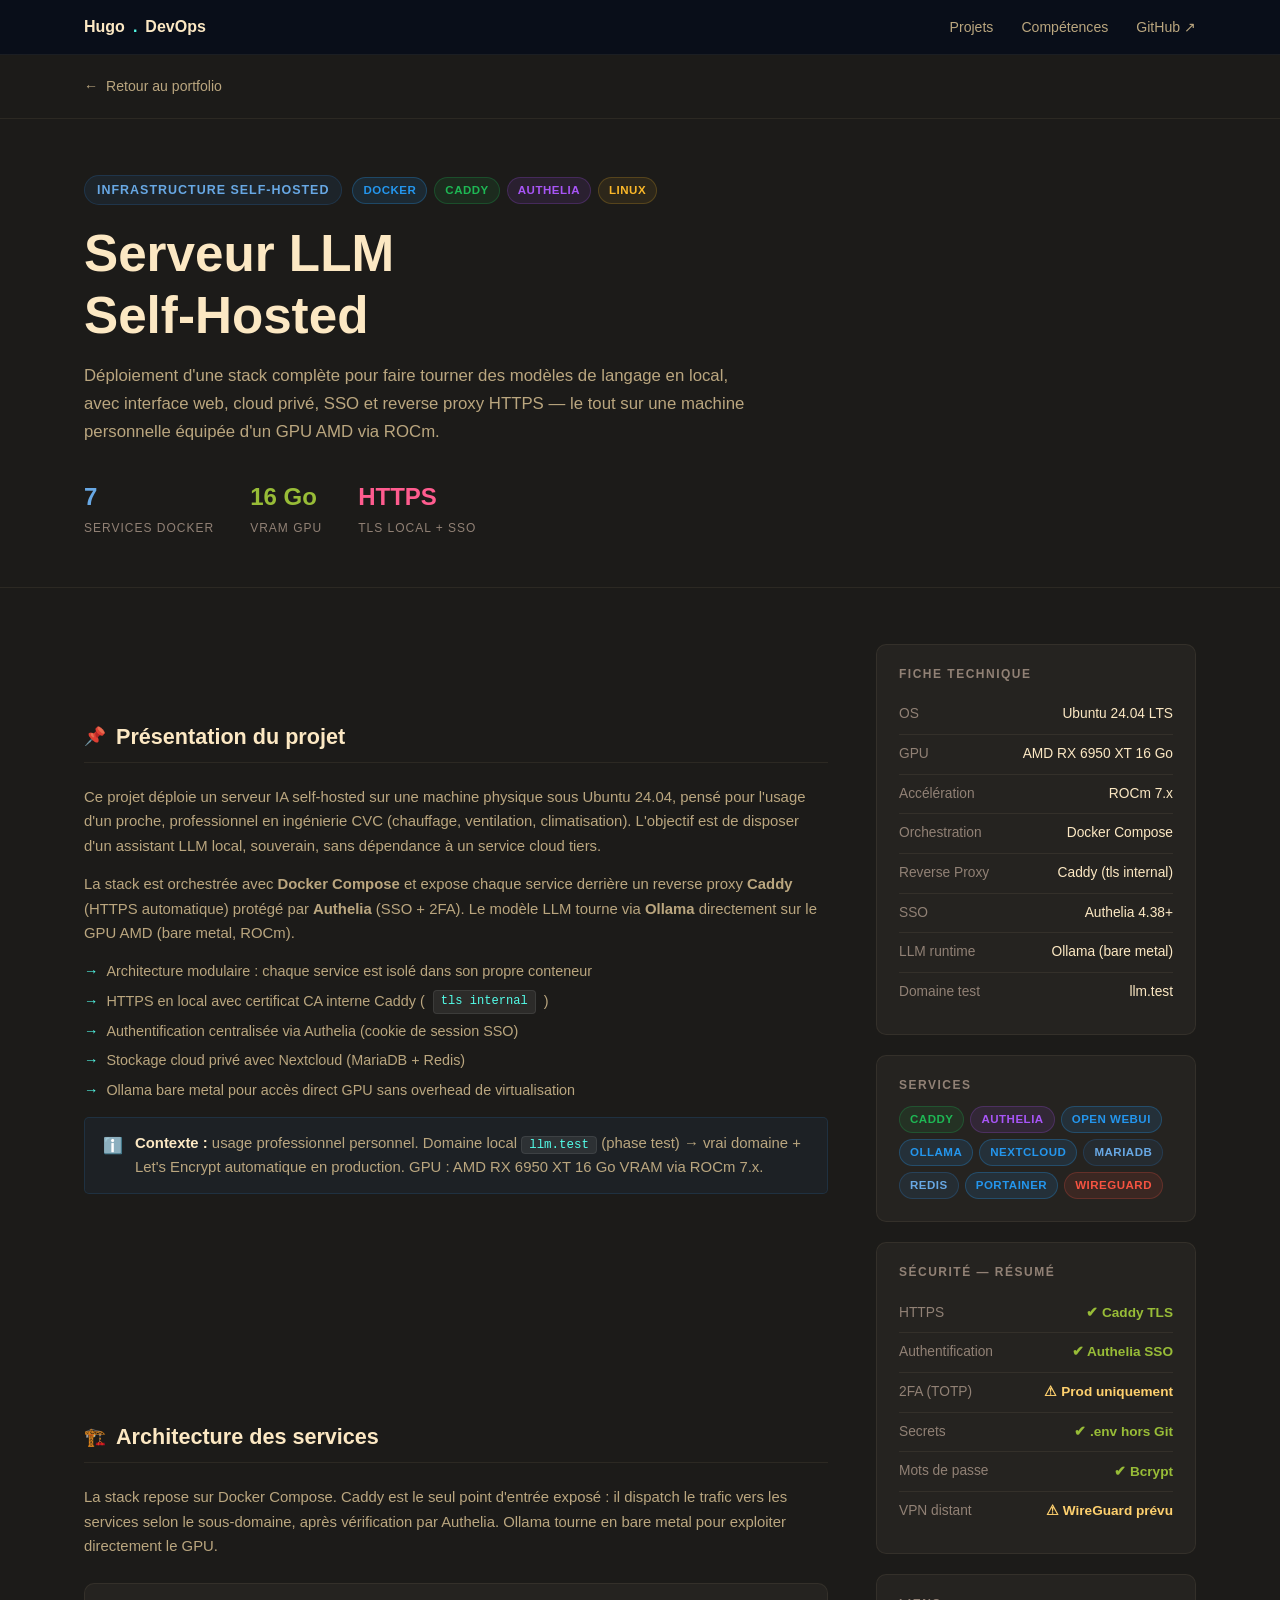
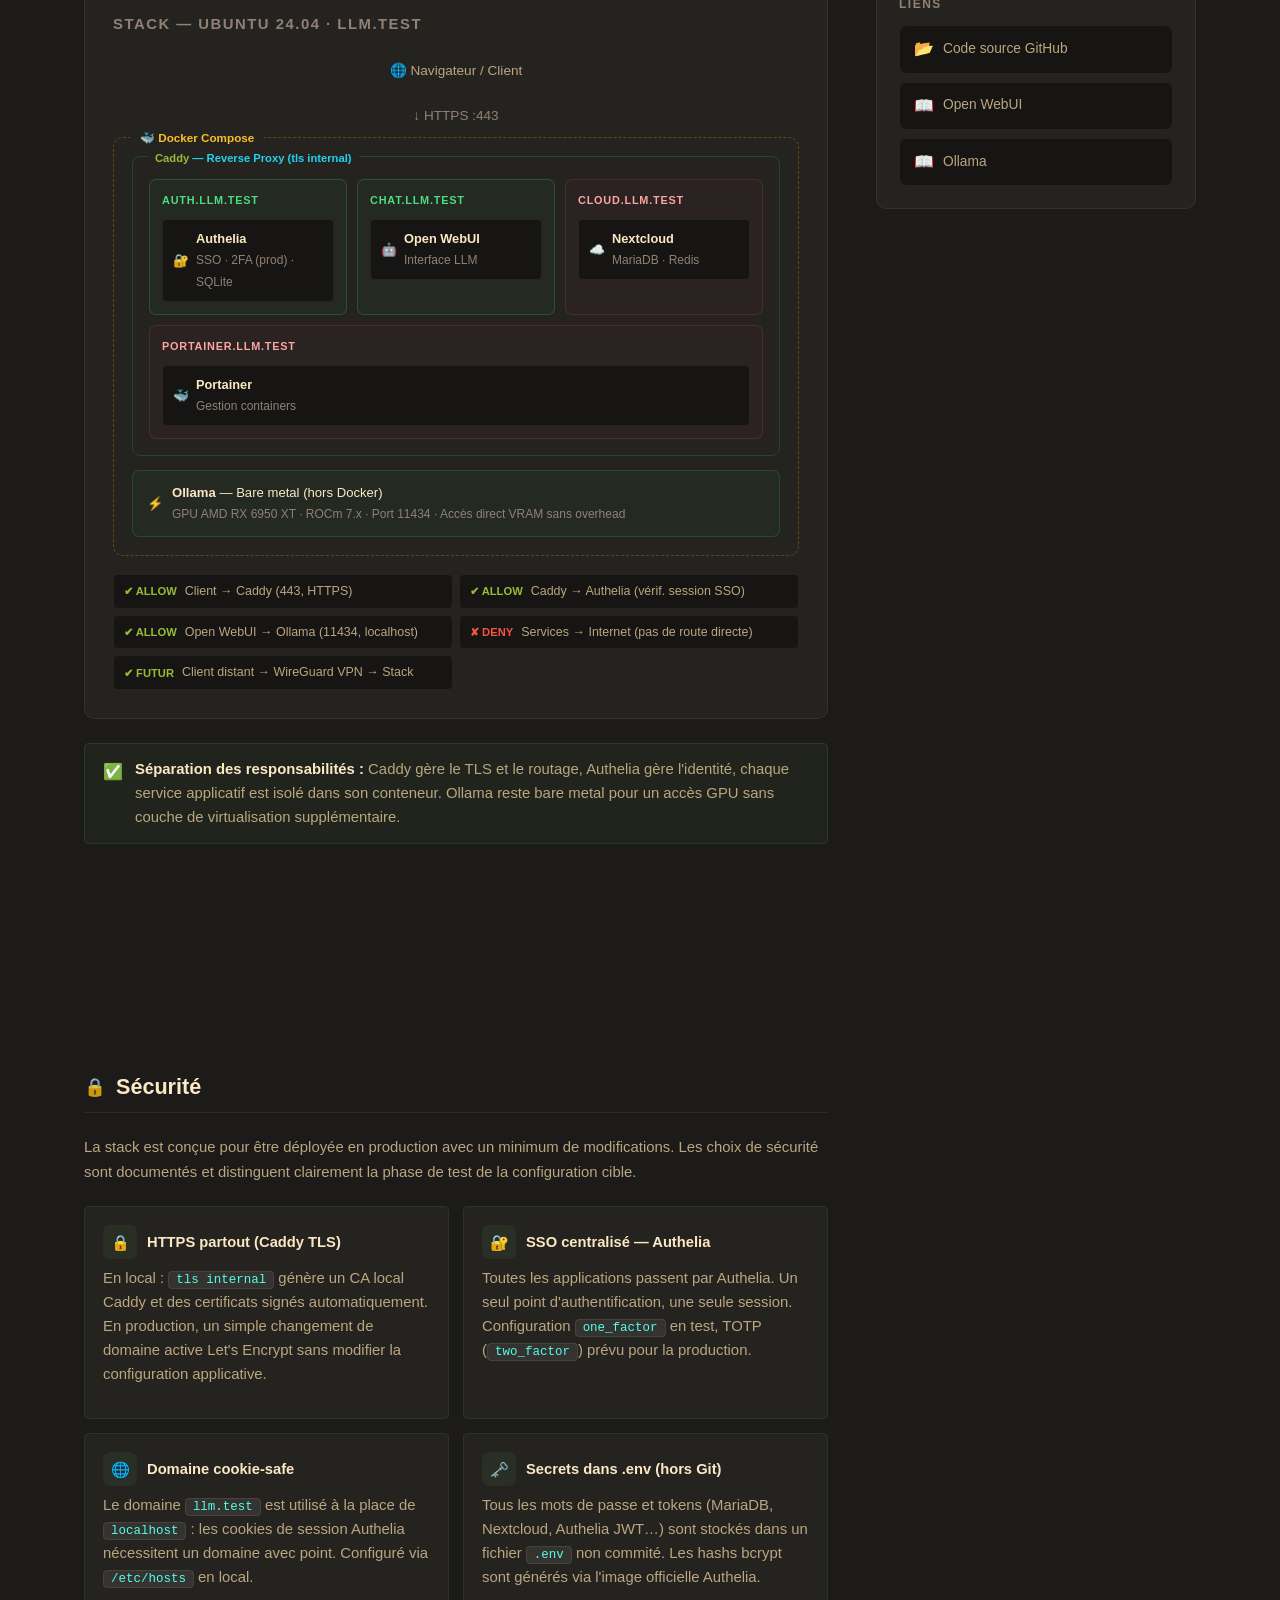
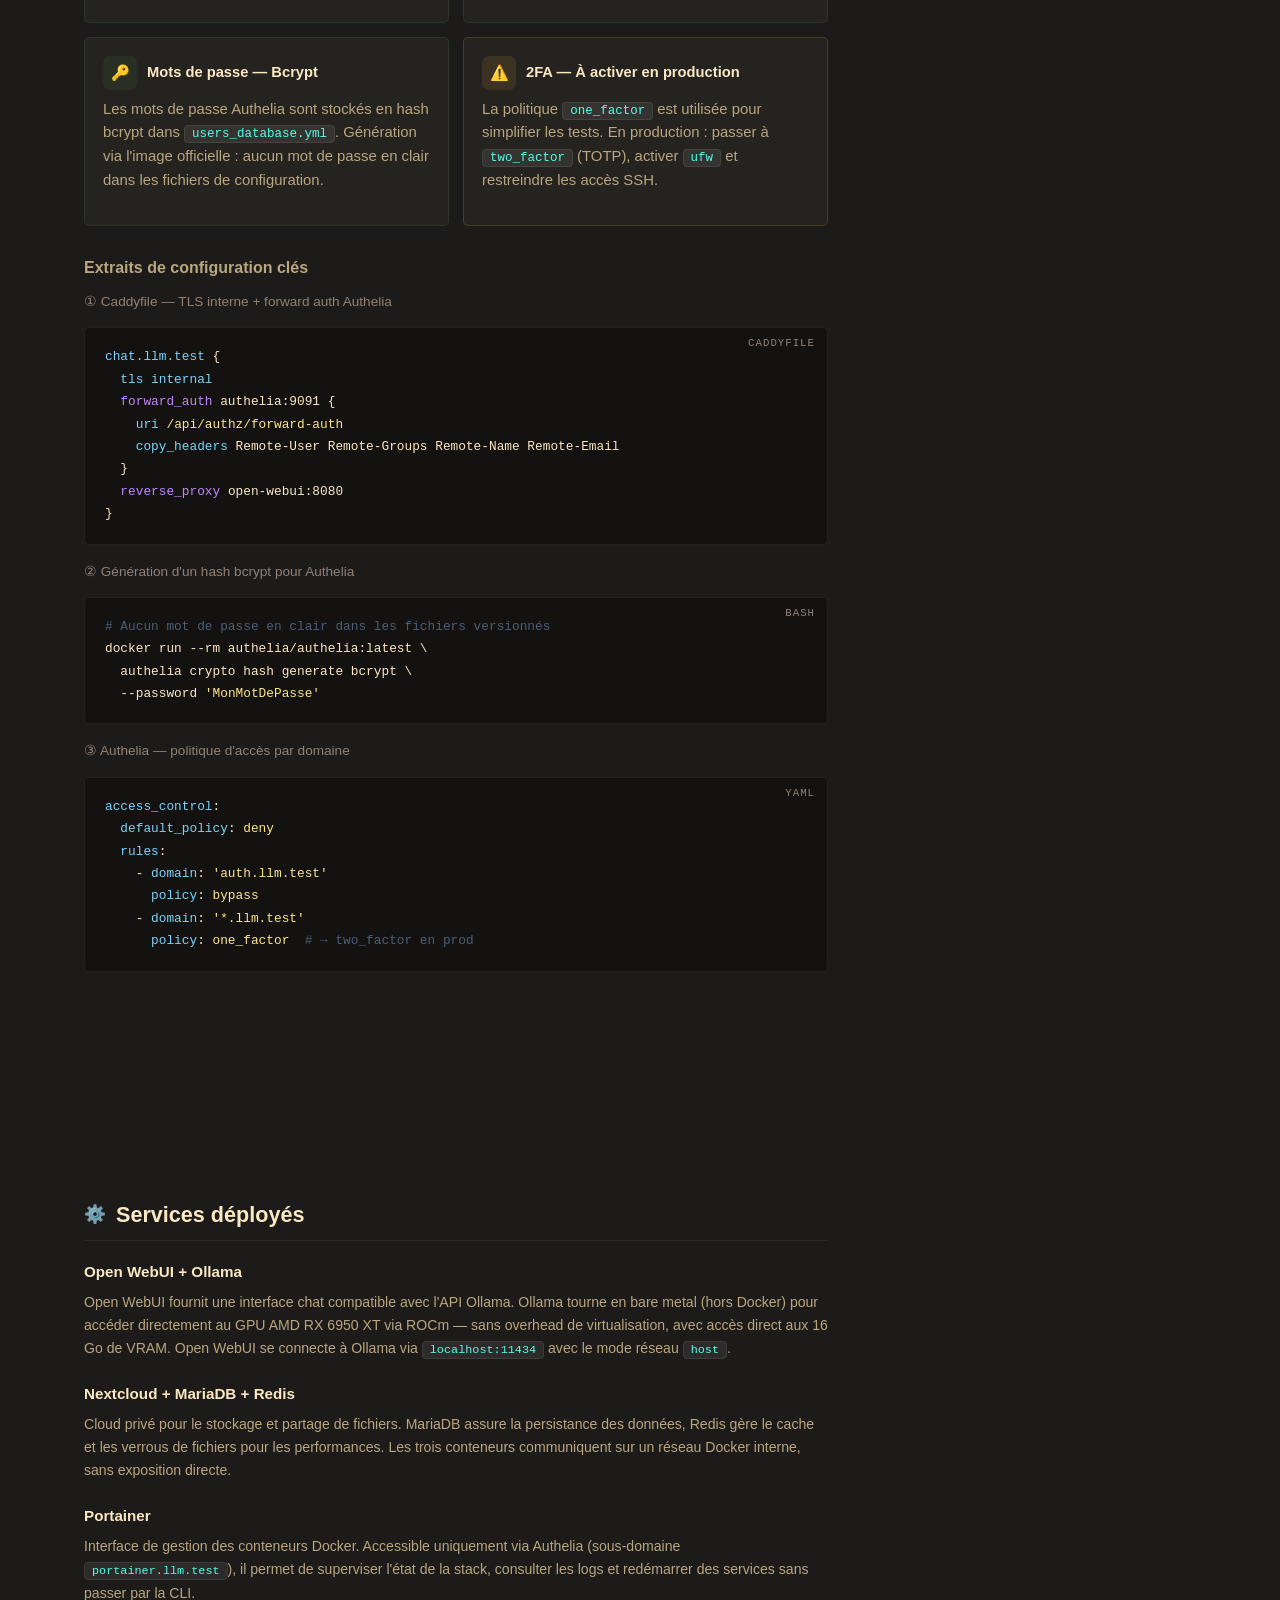
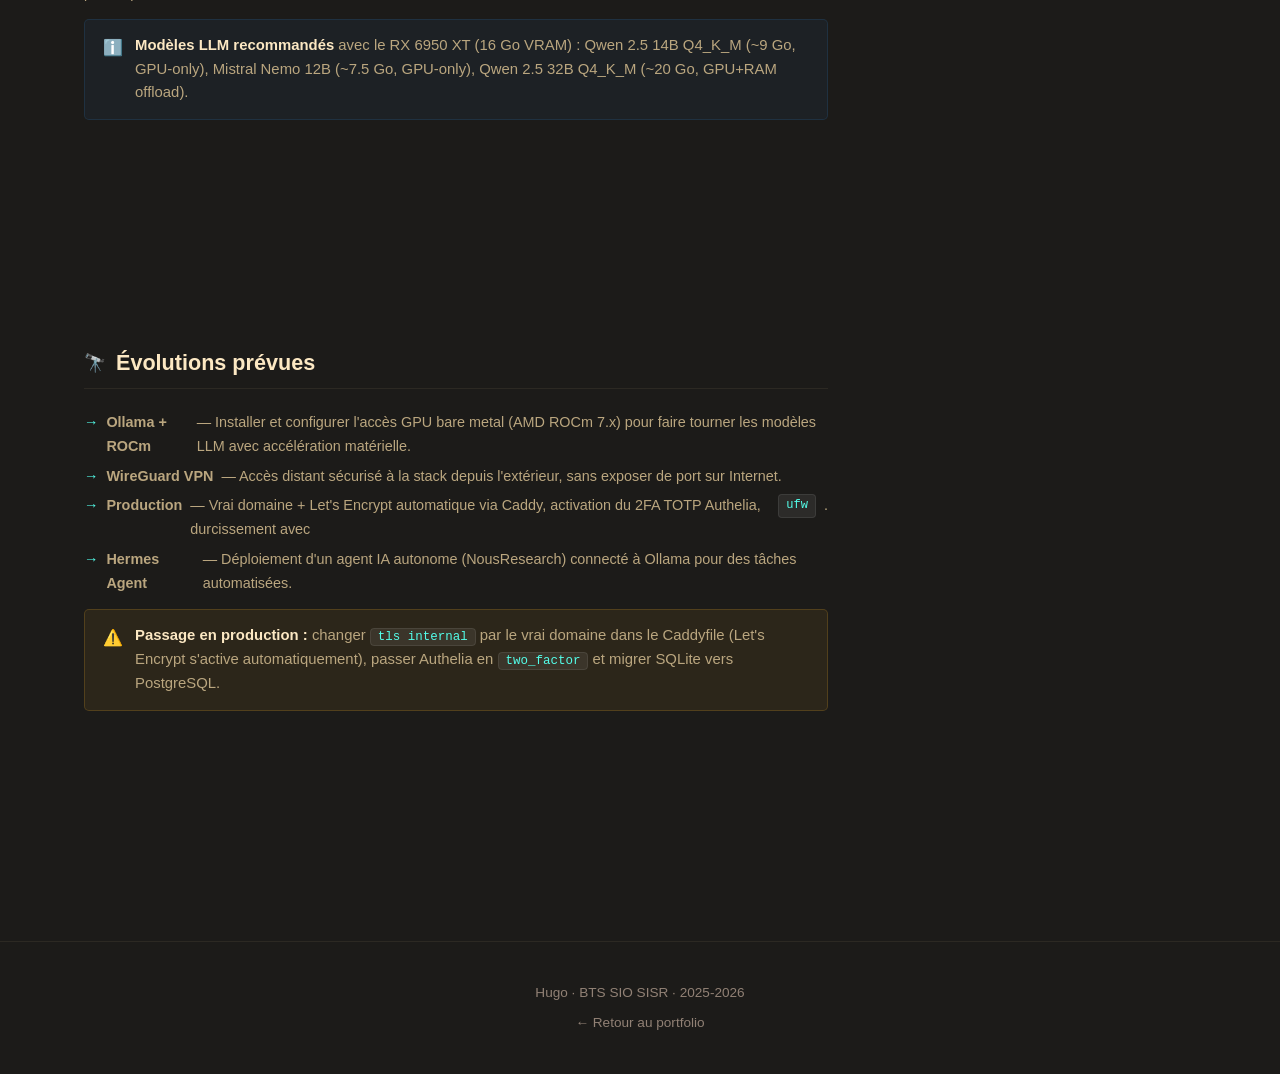
==== projects/llm-server.html @ 72e31eb6 "Nouveau projet Infra LLM" ====
<!DOCTYPE html>
<html lang="fr">
<head>
  <meta charset="UTF-8" />
  <meta name="viewport" content="width=device-width, initial-scale=1.0" />
  <title>Serveur LLM Self-Hosted — Portfolio Hugo</title>
  <meta name="description" content="Stack Docker Compose self-hosted : Open WebUI + Ollama (AMD ROCm), Nextcloud, Caddy HTTPS, Authelia SSO, WireGuard VPN." />
  <link rel="stylesheet" href="../css/style.css" />
</head>
<body>

  <!-- ===== NAVIGATION ===== -->
  <nav>
    <div class="container nav-inner">
      <span class="nav-logo">Hugo<span class="dot">.</span>DevOps</span>
      <ul class="nav-links">
        <li><a href="../index.html#projets">Projets</a></li>
        <li><a href="../index.html#competences">Compétences</a></li>
        <li><a href="https://github.com/HugoLeonardi" target="_blank" rel="noopener">GitHub ↗</a></li>
      </ul>
    </div>
  </nav>

  <!-- ===== BACK ===== -->
  <div class="back-nav">
    <div class="container">
      <a href="../index.html" class="back-link">Retour au portfolio</a>
    </div>
  </div>

  <!-- ===== HERO ===== -->
  <header class="project-hero">
    <div class="container">
      <div class="project-meta">
        <span class="project-category">Infrastructure Self-Hosted</span>
        <div class="tags">
          <span class="tag tag-docker">Docker</span>
          <span class="tag tag-caddy">Caddy</span>
          <span class="tag tag-authelia">Authelia</span>
          <span class="tag tag-linux">Linux</span>
        </div>
      </div>
      <h1>Serveur LLM<br>Self-Hosted</h1>
      <p class="lead">
        Déploiement d'une stack complète pour faire tourner des modèles de langage en local,
        avec interface web, cloud privé, SSO et reverse proxy HTTPS — le tout sur une machine
        personnelle équipée d'un GPU AMD via ROCm.
      </p>
      <div class="project-stats">
        <div>
          <div class="stat-value" style="color:var(--accent-blue)">7</div>
          <div class="stat-label">Services Docker</div>
        </div>
        <div>
          <div class="stat-value" style="color:var(--accent-green)">16 Go</div>
          <div class="stat-label">VRAM GPU</div>
        </div>
        <div>
          <div class="stat-value" style="color:var(--accent-purple)">HTTPS</div>
          <div class="stat-label">TLS local + SSO</div>
        </div>
      </div>
    </div>
  </header>

  <!-- ===== BODY ===== -->
  <main class="project-body">
    <div class="container content-grid">

      <!-- ========== CONTENU PRINCIPAL ========== -->
      <div class="main-col">

        <!-- PRÉSENTATION -->
        <section class="content-section">
          <h2><span class="s-icon">📌</span> Présentation du projet</h2>
          <p>
            Ce projet déploie un serveur IA self-hosted sur une machine physique sous Ubuntu 24.04,
            pensé pour l'usage d'un proche, professionnel en ingénierie CVC (chauffage, ventilation, climatisation).
            L'objectif est de disposer d'un assistant LLM local, souverain, sans dépendance à un
            service cloud tiers.
          </p>
          <p>
            La stack est orchestrée avec <strong>Docker Compose</strong> et expose chaque service
            derrière un reverse proxy <strong>Caddy</strong> (HTTPS automatique) protégé par
            <strong>Authelia</strong> (SSO + 2FA). Le modèle LLM tourne via
            <strong>Ollama</strong> directement sur le GPU AMD (bare metal, ROCm).
          </p>
          <ul class="prose">
            <li>Architecture modulaire : chaque service est isolé dans son propre conteneur</li>
            <li>HTTPS en local avec certificat CA interne Caddy (<code>tls internal</code>)</li>
            <li>Authentification centralisée via Authelia (cookie de session SSO)</li>
            <li>Stockage cloud privé avec Nextcloud (MariaDB + Redis)</li>
            <li>Ollama bare metal pour accès direct GPU sans overhead de virtualisation</li>
          </ul>
          <div class="callout callout-info">
            <span class="callout-icon">ℹ️</span>
            <p><strong>Contexte :</strong> usage professionnel personnel. Domaine local <code>llm.test</code>
            (phase test) → vrai domaine + Let's Encrypt automatique en production.
            GPU : AMD RX 6950 XT 16 Go VRAM via ROCm 7.x.</p>
          </div>
        </section>

        <!-- ARCHITECTURE -->
        <section class="content-section">
          <h2><span class="s-icon">🏗️</span> Architecture des services</h2>
          <p>
            La stack repose sur Docker Compose. Caddy est le seul point d'entrée exposé :
            il dispatch le trafic vers les services selon le sous-domaine, après vérification
            par Authelia. Ollama tourne en bare metal pour exploiter directement le GPU.
          </p>

          <div class="arch-diagram">
            <p class="arch-title">Stack — Ubuntu 24.04 · llm.test</p>

            <div class="arch-internet">
              🌐 Navigateur / Client
            </div>
            <div style="text-align:center;color:var(--text-muted);font-size:0.85rem;margin-bottom:10px;">
              ↓ HTTPS :443
            </div>

            <div class="arch-aws">
              <div class="arch-aws-label">🐳 Docker Compose</div>

              <div class="arch-vpc">
                <div class="arch-vpc-label">
                  <span style="color:var(--accent-green);">Caddy</span> — Reverse Proxy (tls internal)
                </div>
                <div class="arch-row" style="flex-wrap:wrap;gap:10px;">

                  <div class="arch-subnet arch-subnet-public" style="flex:1;min-width:160px;">
                    <div class="arch-subnet-label">auth.llm.test</div>
                    <div class="arch-svc">
                      <span>🔐</span>
                      <div>
                        <strong>Authelia</strong><br>
                        <span style="font-size:0.75rem;color:var(--text-muted)">SSO · 2FA (prod) · SQLite</span>
                      </div>
                    </div>
                  </div>

                  <div class="arch-subnet arch-subnet-public" style="flex:1;min-width:160px;">
                    <div class="arch-subnet-label">chat.llm.test</div>
                    <div class="arch-svc">
                      <span>🤖</span>
                      <div>
                        <strong>Open WebUI</strong><br>
                        <span style="font-size:0.75rem;color:var(--text-muted)">Interface LLM</span>
                      </div>
                    </div>
                  </div>

                  <div class="arch-subnet arch-subnet-private" style="flex:1;min-width:160px;">
                    <div class="arch-subnet-label">cloud.llm.test</div>
                    <div class="arch-svc">
                      <span>☁️</span>
                      <div>
                        <strong>Nextcloud</strong><br>
                        <span style="font-size:0.75rem;color:var(--text-muted)">MariaDB · Redis</span>
                      </div>
                    </div>
                  </div>

                  <div class="arch-subnet arch-subnet-private" style="flex:1;min-width:160px;">
                    <div class="arch-subnet-label">portainer.llm.test</div>
                    <div class="arch-svc">
                      <span>🐳</span>
                      <div>
                        <strong>Portainer</strong><br>
                        <span style="font-size:0.75rem;color:var(--text-muted)">Gestion containers</span>
                      </div>
                    </div>
                  </div>

                </div>
              </div>

              <div class="arch-s3" style="margin-top:12px;">
                <span>⚡</span>
                <div>
                  <strong>Ollama</strong> — Bare metal (hors Docker)<br>
                  <span style="font-size:0.75rem;color:var(--text-muted)">
                    GPU AMD RX 6950 XT · ROCm 7.x · Port 11434 · Accès direct VRAM sans overhead
                  </span>
                </div>
              </div>
            </div>

            <div class="arch-flows" style="margin-top:18px;">
              <div class="arch-flow-item"><span class="flow-allow">✔ ALLOW</span> Client → Caddy (443, HTTPS)</div>
              <div class="arch-flow-item"><span class="flow-allow">✔ ALLOW</span> Caddy → Authelia (vérif. session SSO)</div>
              <div class="arch-flow-item"><span class="flow-allow">✔ ALLOW</span> Open WebUI → Ollama (11434, localhost)</div>
              <div class="arch-flow-item"><span class="flow-deny">✘ DENY</span>  Services → Internet (pas de route directe)</div>
              <div class="arch-flow-item"><span class="flow-allow">✔ FUTUR</span> Client distant → WireGuard VPN → Stack</div>
            </div>
          </div>

          <div class="callout callout-success">
            <span class="callout-icon">✅</span>
            <p><strong>Séparation des responsabilités :</strong> Caddy gère le TLS et le routage,
            Authelia gère l'identité, chaque service applicatif est isolé dans son conteneur.
            Ollama reste bare metal pour un accès GPU sans couche de virtualisation supplémentaire.</p>
          </div>
        </section>

        <!-- SÉCURITÉ -->
        <section class="content-section">
          <h2><span class="s-icon">🔒</span> Sécurité</h2>
          <p>
            La stack est conçue pour être déployée en production avec un minimum de modifications.
            Les choix de sécurité sont documentés et distinguent clairement la phase de test
            de la configuration cible.
          </p>

          <div class="security-grid">
            <div class="sec-card">
              <div class="sec-head">
                <div class="sec-icon">🔒</div>
                <div class="sec-title">HTTPS partout (Caddy TLS)</div>
              </div>
              <p class="sec-desc">
                En local : <code>tls internal</code> génère un CA local Caddy et des certificats
                signés automatiquement. En production, un simple changement de domaine
                active Let's Encrypt sans modifier la configuration applicative.
              </p>
            </div>

            <div class="sec-card">
              <div class="sec-head">
                <div class="sec-icon">🔐</div>
                <div class="sec-title">SSO centralisé — Authelia</div>
              </div>
              <p class="sec-desc">
                Toutes les applications passent par Authelia. Un seul point d'authentification,
                une seule session. Configuration <code>one_factor</code> en test,
                TOTP (<code>two_factor</code>) prévu pour la production.
              </p>
            </div>

            <div class="sec-card">
              <div class="sec-head">
                <div class="sec-icon">🌐</div>
                <div class="sec-title">Domaine cookie-safe</div>
              </div>
              <p class="sec-desc">
                Le domaine <code>llm.test</code> est utilisé à la place de <code>localhost</code> :
                les cookies de session Authelia nécessitent un domaine avec point.
                Configuré via <code>/etc/hosts</code> en local.
              </p>
            </div>

            <div class="sec-card">
              <div class="sec-head">
                <div class="sec-icon">🗝️</div>
                <div class="sec-title">Secrets dans .env (hors Git)</div>
              </div>
              <p class="sec-desc">
                Tous les mots de passe et tokens (MariaDB, Nextcloud, Authelia JWT…) sont
                stockés dans un fichier <code>.env</code> non commité. Les hashs
                bcrypt sont générés via l'image officielle Authelia.
              </p>
            </div>

            <div class="sec-card">
              <div class="sec-head">
                <div class="sec-icon">🔑</div>
                <div class="sec-title">Mots de passe — Bcrypt</div>
              </div>
              <p class="sec-desc">
                Les mots de passe Authelia sont stockés en hash bcrypt dans
                <code>users_database.yml</code>. Génération via l'image officielle :
                aucun mot de passe en clair dans les fichiers de configuration.
              </p>
            </div>

            <div class="sec-card warn">
              <div class="sec-head">
                <div class="sec-icon">⚠️</div>
                <div class="sec-title">2FA — À activer en production</div>
              </div>
              <p class="sec-desc">
                La politique <code>one_factor</code> est utilisée pour simplifier les tests.
                En production : passer à <code>two_factor</code> (TOTP), activer
                <code>ufw</code> et restreindre les accès SSH.
              </p>
            </div>
          </div>

          <h3 style="margin-top:32px;margin-bottom:14px;font-size:1rem;color:var(--text-secondary);">
            Extraits de configuration clés
          </h3>

          <p style="font-size:0.85rem;color:var(--text-muted);margin-bottom:4px;">
            ① Caddyfile — TLS interne + forward auth Authelia
          </p>
          <div class="code-block">
            <span class="code-lang">caddyfile</span>
            <pre><span class="code-key">chat.llm.test</span> {
  <span class="code-key">tls internal</span>
  <span class="code-fn">forward_auth</span> authelia:9091 {
    <span class="code-key">uri</span> <span class="code-str">/api/authz/forward-auth</span>
    <span class="code-key">copy_headers</span> Remote-User Remote-Groups Remote-Name Remote-Email
  }
  <span class="code-fn">reverse_proxy</span> open-webui:8080
}</pre>
          </div>

          <p style="font-size:0.85rem;color:var(--text-muted);margin-bottom:4px;margin-top:16px;">
            ② Génération d'un hash bcrypt pour Authelia
          </p>
          <div class="code-block">
            <span class="code-lang">bash</span>
            <pre><span class="code-comment"># Aucun mot de passe en clair dans les fichiers versionnés</span>
docker run --rm authelia/authelia:latest \
  authelia crypto hash generate bcrypt \
  --password <span class="code-str">'MonMotDePasse'</span></pre>
          </div>

          <p style="font-size:0.85rem;color:var(--text-muted);margin-bottom:4px;margin-top:16px;">
            ③ Authelia — politique d'accès par domaine
          </p>
          <div class="code-block">
            <span class="code-lang">yaml</span>
            <pre><span class="code-key">access_control</span>:
  <span class="code-key">default_policy</span>: <span class="code-str">deny</span>
  <span class="code-key">rules</span>:
    - <span class="code-key">domain</span>: <span class="code-str">'auth.llm.test'</span>
      <span class="code-key">policy</span>: <span class="code-str">bypass</span>
    - <span class="code-key">domain</span>: <span class="code-str">'*.llm.test'</span>
      <span class="code-key">policy</span>: <span class="code-str">one_factor</span>  <span class="code-comment"># → two_factor en prod</span></pre>
          </div>
        </section>

        <!-- SERVICES -->
        <section class="content-section">
          <h2><span class="s-icon">⚙️</span> Services déployés</h2>

          <h3 style="margin-bottom:10px;font-size:0.95rem;">Open WebUI + Ollama</h3>
          <p style="font-size:0.88rem;">
            Open WebUI fournit une interface chat compatible avec l'API Ollama. Ollama tourne
            en bare metal (hors Docker) pour accéder directement au GPU AMD RX 6950 XT via
            ROCm — sans overhead de virtualisation, avec accès direct aux 16 Go de VRAM.
            Open WebUI se connecte à Ollama via <code>localhost:11434</code> avec le mode
            réseau <code>host</code>.
          </p>

          <h3 style="margin-bottom:10px;margin-top:24px;font-size:0.95rem;">Nextcloud + MariaDB + Redis</h3>
          <p style="font-size:0.88rem;">
            Cloud privé pour le stockage et partage de fichiers. MariaDB assure la persistance
            des données, Redis gère le cache et les verrous de fichiers pour les performances.
            Les trois conteneurs communiquent sur un réseau Docker interne, sans exposition directe.
          </p>

          <h3 style="margin-bottom:10px;margin-top:24px;font-size:0.95rem;">Portainer</h3>
          <p style="font-size:0.88rem;">
            Interface de gestion des conteneurs Docker. Accessible uniquement via Authelia
            (sous-domaine <code>portainer.llm.test</code>), il permet de superviser l'état
            de la stack, consulter les logs et redémarrer des services sans passer par la CLI.
          </p>

          <div class="callout callout-info">
            <span class="callout-icon">ℹ️</span>
            <p><strong>Modèles LLM recommandés</strong> avec le RX 6950 XT (16 Go VRAM) :
            Qwen 2.5 14B Q4_K_M (~9 Go, GPU-only), Mistral Nemo 12B (~7.5 Go, GPU-only),
            Qwen 2.5 32B Q4_K_M (~20 Go, GPU+RAM offload).</p>
          </div>
        </section>

        <!-- DÉPLOIEMENT 
        <section class="content-section">
          <h2><span class="s-icon">🚀</span> Déploiement</h2>
          <p>La stack complète se lance en quelques minutes via Docker Compose.</p>

          <div class="steps">
            <div class="step">
              <div class="step-num">1</div>
              <div class="step-body">
                <div class="step-title">Prérequis</div>
                <div class="step-desc">
                  Installer <strong>Docker</strong> et <strong>Docker Compose</strong> sur Ubuntu.
                  Ajouter les entrées DNS dans <code>/etc/hosts</code> (domaine <code>llm.test</code>).
                </div>
              </div>
            </div>
            <div class="step">
              <div class="step-num">2</div>
              <div class="step-body">
                <div class="step-title">Configuration</div>
                <div class="step-desc">
                  Créer le fichier <code>.env</code> avec les secrets (mots de passe MariaDB,
                  Nextcloud, JWT Authelia). Générer les hashs bcrypt pour <code>users_database.yml</code>.
                </div>
              </div>
            </div>
            <div class="step">
              <div class="step-num">3</div>
              <div class="step-body">
                <div class="step-title">Lancement de la stack</div>
                <div class="step-desc">
                  <code>sudo docker compose up -d</code> — démarre tous les services en arrière-plan.
                  Caddy génère automatiquement le certificat CA local au premier démarrage.
                </div>
              </div>
            </div>
            <div class="step">
              <div class="step-num">4</div>
              <div class="step-body">
                <div class="step-title">Certificat CA local (Firefox)</div>
                <div class="step-desc">
                  Extraire <code>root.crt</code> depuis le conteneur Caddy et l'importer dans
                  Firefox (<em>Paramètres → Certificats → Autorités</em>) pour faire confiance
                  au HTTPS local.
                </div>
              </div>
            </div>
          </div>
        </section> -->

        <!-- PROCHAINES ÉTAPES -->
        <section class="content-section">
          <h2><span class="s-icon">🔭</span> Évolutions prévues</h2>
          <ul class="prose">
            <li>
              <strong>Ollama + ROCm</strong> — Installer et configurer l'accès GPU bare metal
              (AMD ROCm 7.x) pour faire tourner les modèles LLM avec accélération matérielle.
            </li>
            <li>
              <strong>WireGuard VPN</strong> — Accès distant sécurisé à la stack depuis
              l'extérieur, sans exposer de port sur Internet.
            </li>
            <li>
              <strong>Production</strong> — Vrai domaine + Let's Encrypt automatique via Caddy,
              activation du 2FA TOTP Authelia, durcissement avec <code>ufw</code>.
            </li>
            <li>
              <strong>Hermes Agent</strong> — Déploiement d'un agent IA autonome
              (NousResearch) connecté à Ollama pour des tâches automatisées.
            </li>
          </ul>
          <div class="callout callout-warn">
            <span class="callout-icon">⚠️</span>
            <p><strong>Passage en production :</strong> changer <code>tls internal</code> par
            le vrai domaine dans le Caddyfile (Let's Encrypt s'active automatiquement),
            passer Authelia en <code>two_factor</code> et migrer SQLite vers PostgreSQL.</p>
          </div>
        </section>

      </div><!-- / main-col -->

      <!-- ========== SIDEBAR ========== -->
      <aside class="sidebar">

        <div class="sidebar-card">
          <h4>Fiche technique</h4>
          <div class="s-list">
            <div class="s-item"><span class="s-key">OS</span><span class="s-val">Ubuntu 24.04 LTS</span></div>
            <div class="s-item"><span class="s-key">GPU</span><span class="s-val">AMD RX 6950 XT 16 Go</span></div>
            <div class="s-item"><span class="s-key">Accélération</span><span class="s-val">ROCm 7.x</span></div>
            <div class="s-item"><span class="s-key">Orchestration</span><span class="s-val">Docker Compose</span></div>
            <div class="s-item"><span class="s-key">Reverse Proxy</span><span class="s-val">Caddy (tls internal)</span></div>
            <div class="s-item"><span class="s-key">SSO</span><span class="s-val">Authelia 4.38+</span></div>
            <div class="s-item"><span class="s-key">LLM runtime</span><span class="s-val">Ollama (bare metal)</span></div>
            <div class="s-item"><span class="s-key">Domaine test</span><span class="s-val">llm.test</span></div>
          </div>
        </div>

        <div class="sidebar-card">
          <h4>Services</h4>
          <div class="tags" style="gap:6px;">
            <span class="tag tag-caddy">Caddy</span>
            <span class="tag tag-authelia">Authelia</span>
            <span class="tag tag-docker">Open WebUI</span>
            <span class="tag tag-docker">Ollama</span>
            <span class="tag tag-docker">Nextcloud</span>
            <span class="tag tag-mysql">MariaDB</span>
            <span class="tag tag-rds">Redis</span>
            <span class="tag tag-docker">Portainer</span>
            <span class="tag tag-wireguard">WireGuard</span>
          </div>
        </div>

        <div class="sidebar-card">
          <h4>Sécurité — Résumé</h4>
          <div class="s-list">
            <div class="s-item">
              <span class="s-key">HTTPS</span>
              <span style="color:var(--accent-green);font-weight:700;font-size:0.85rem;">✔ Caddy TLS</span>
            </div>
            <div class="s-item">
              <span class="s-key">Authentification</span>
              <span style="color:var(--accent-green);font-weight:700;font-size:0.85rem;">✔ Authelia SSO</span>
            </div>
            <div class="s-item">
              <span class="s-key">2FA (TOTP)</span>
              <span style="color:var(--accent-orange);font-weight:700;font-size:0.85rem;">⚠ Prod uniquement</span>
            </div>
            <div class="s-item">
              <span class="s-key">Secrets</span>
              <span style="color:var(--accent-green);font-weight:700;font-size:0.85rem;">✔ .env hors Git</span>
            </div>
            <div class="s-item">
              <span class="s-key">Mots de passe</span>
              <span style="color:var(--accent-green);font-weight:700;font-size:0.85rem;">✔ Bcrypt</span>
            </div>
            <div class="s-item">
              <span class="s-key">VPN distant</span>
              <span style="color:var(--accent-orange);font-weight:700;font-size:0.85rem;">⚠ WireGuard prévu</span>
            </div>
          </div>
        </div>

        <div class="sidebar-card">
          <h4>Liens</h4>
          <div class="sidebar-links">
            <a href="https://github.com/HugoLeonardi/llm-server" target="_blank" rel="noopener" class="sidebar-link">
              <span class="link-icon">📂</span> Code source GitHub
            </a>
            <a href="https://openwebui.com" target="_blank" rel="noopener" class="sidebar-link">
              <span class="link-icon">📖</span> Open WebUI
            </a>
            <a href="https://ollama.com" target="_blank" rel="noopener" class="sidebar-link">
              <span class="link-icon">📖</span> Ollama
            </a>
          </div>
        </div>

      </aside>

    </div><!-- / content-grid -->
  </main>

  <!-- ===== FOOTER ===== -->
  <footer>
    <div class="container">
      <p>Hugo · BTS SIO SISR · 2025-2026</p>
      <p style="margin-top:8px;">
        <a href="../index.html">← Retour au portfolio</a>
      </p>
    </div>
  </footer>

</body>
</html>
---- css/style.css ----
/* ===================================================================
   PORTFOLIO DEVOPS / CLOUD — Stylesheet
   =================================================================== */

/* ===== VARIABLES — Srcery Terminal Palette ===== */
:root {
  /* Srcery backgrounds */
  --bg-primary:    #1C1B19;
  --bg-secondary:  #161513;
  --bg-card:       #252320;
  --bg-card-hover: #2D2B27;
  --bg-code:       #131210;

  /* Srcery terminal colors */
  --red:     #EF2F27;  --bred:    #F75341;
  --green:   #519F50;  --bgreen:  #98BC37;
  --yellow:  #FBB829;  --byellow: #FED06E;
  --blue:    #2C78BF;  --bblue:   #68A8E4;
  --magenta: #E02C6D;  --bmag:    #FF5C8F;
  --cyan:    #0AAEB3;  --bcyan:   #53FDE9;

  /* Aliases sémantiques */
  --accent-blue:   #68A8E4;
  --accent-cyan:   #53FDE9;
  --accent-purple: #FF5C8F;
  --accent-green:  #98BC37;
  --accent-orange: #FED06E;
  --accent-red:    #F75341;

  /* Typographie Srcery */
  --text-primary:   #FCE8C3;
  --text-secondary: #BAA67F;
  --text-muted:     #918175;

  --border:        rgba(186,166,127,0.1);
  --border-hover:  rgba(186,166,127,0.2);

  --radius:    10px;
  --radius-sm:  5px;
  --shadow:    0 4px 20px rgba(0,0,0,0.5);
  --transition: 0.18s ease;
}

/* ===== RESET ===== */
*, *::before, *::after { box-sizing: border-box; margin: 0; padding: 0; }
html { scroll-behavior: smooth; }
body {
  background: var(--bg-primary);
  color: var(--text-primary);
  font-family: -apple-system, BlinkMacSystemFont, 'Segoe UI', Roboto, 'Helvetica Neue', sans-serif;
  line-height: 1.65;
  font-size: 16px;
}
a { color: var(--accent-blue); text-decoration: none; transition: color var(--transition); }
a:hover { color: var(--accent-cyan); }
ul { list-style: none; }
h1, h2, h3, h4 { line-height: 1.2; font-weight: 700; }
h1 { font-size: clamp(1.9rem, 4.5vw, 3.2rem); }
h2 { font-size: clamp(1.4rem, 3vw, 2rem); }
h3 { font-size: 1.1rem; }
p  { color: var(--text-secondary); }
code {
  background: rgba(255,255,255,0.07);
  border: 1px solid rgba(255,255,255,0.08);
  padding: 1px 7px;
  border-radius: 4px;
  font-family: 'Cascadia Code','JetBrains Mono','Fira Code',Consolas,monospace;
  font-size: 0.84em;
  color: var(--accent-cyan);
}
pre code { background: none; border: none; padding: 0; font-size: inherit; color: inherit; }

/* ===== LAYOUT ===== */
.container { max-width: 1160px; margin: 0 auto; padding: 0 24px; }

/* ===== NAVIGATION ===== */
nav {
  position: sticky; top: 0; z-index: 100;
  background: rgba(7,13,26,0.88);
  backdrop-filter: blur(14px);
  border-bottom: 1px solid var(--border);
  padding: 14px 0;
}
.nav-inner { display: flex; justify-content: space-between; align-items: center; }
.nav-logo {
  font-weight: 700; font-size: 1rem; color: var(--text-primary);
  display: flex; align-items: center; gap: 8px;
}
.nav-logo .dot { color: var(--accent-cyan); }
.nav-links { display: flex; gap: 28px; }
.nav-links a {
  color: var(--text-secondary); font-size: 0.88rem; font-weight: 500;
  transition: color var(--transition);
}
.nav-links a:hover { color: var(--text-primary); }

/* ===== HERO (LANDING) ===== */
.hero {
  padding: 96px 0 80px;
  position: relative; overflow: hidden;
}
.hero::before {
  content: '';
  position: absolute; top: -200px; left: -150px;
  width: 500px; height: 500px;
  background: radial-gradient(circle, rgba(44,120,191,.06) 0%, transparent 65%);
  pointer-events: none;
}
.hero::after {
  content: '';
  position: absolute; bottom: -80px; right: -80px;
  width: 360px; height: 360px;
  background: radial-gradient(circle, rgba(83,253,233,.04) 0%, transparent 65%);
  pointer-events: none;
}
.hero-badge {
  display: inline-flex; align-items: center; gap: 8px;
  background: rgba(44,120,191,.1);
  border: 1px solid rgba(44,120,191,.22);
  color: var(--accent-blue);
  padding: 5px 14px; border-radius: 100px;
  font-size: 0.82rem; font-weight: 600;
  margin-bottom: 24px;
}
.hero-badge .pulse {
  width: 6px; height: 6px; border-radius: 50%;
  background: var(--accent-blue);
  animation: pulse 2s infinite;
}
.hero h1 { margin-bottom: 16px; }
.hero h1 .gradient { color: var(--accent-cyan); }
.hero-sub {
  font-size: 1.1rem; color: var(--text-secondary);
  max-width: 580px; margin-bottom: 36px;
}
.hero-actions { display: flex; gap: 14px; flex-wrap: wrap; }

/* ===== BUTTONS ===== */
.btn {
  display: inline-flex; align-items: center; gap: 8px;
  padding: 11px 22px; border-radius: 7px;
  font-weight: 600; font-size: 0.9rem;
  transition: all var(--transition); cursor: pointer; border: none;
}
.btn-primary { background: var(--blue); color: var(--text-primary); }
.btn-primary:hover {
  background: var(--bblue); color: var(--bg-primary);
  transform: translateY(-1px);
  box-shadow: 0 4px 18px rgba(44,120,191,.4);
}
.btn-outline {
  background: transparent; color: var(--text-secondary);
  border: 1px solid var(--border-hover);
}
.btn-outline:hover {
  background: var(--bg-card); color: var(--text-primary);
  border-color: rgba(186,166,127,.3);
}

/* ===== SECTIONS ===== */
section { padding: 80px 0; }
.section-header { margin-bottom: 48px; }
.section-label {
  font-size: 0.75rem; font-weight: 700;
  text-transform: uppercase; letter-spacing: 2px;
  color: var(--accent-cyan); margin-bottom: 10px;
}
.section-header h2 { margin-bottom: 10px; }
.section-header p { max-width: 560px; }

/* ===== TAGS ===== */
.tags { display: flex; flex-wrap: wrap; gap: 7px; }
.tag {
  display: inline-flex; align-items: center;
  padding: 3px 10px; border-radius: 100px;
  font-size: 0.72rem; font-weight: 700; border: 1px solid;
  text-transform: uppercase; letter-spacing: .5px;
}
/* Tags — Srcery terminal colors */
.tag-terraform { background: rgba(224,44,109,.12); color: #FF5C8F; border-color: rgba(224,44,109,.28); }
.tag-aws       { background: rgba(251,184,41,.1);  color: #FED06E; border-color: rgba(251,184,41,.25); }
.tag-ec2       { background: rgba(251,184,41,.08); color: #FBB829; border-color: rgba(251,184,41,.2);  }
.tag-rds       { background: rgba(44,120,191,.12); color: #68A8E4; border-color: rgba(44,120,191,.28); }
.tag-s3        { background: rgba(81,159,80,.1);   color: #98BC37; border-color: rgba(81,159,80,.25);  }
.tag-iam       { background: rgba(239,47,39,.1);   color: #F75341; border-color: rgba(239,47,39,.22);  }
.tag-vpc       { background: rgba(10,174,179,.1);  color: #53FDE9; border-color: rgba(10,174,179,.22); }
.tag-iac       { background: rgba(224,44,109,.1);  color: #FF5C8F; border-color: rgba(224,44,109,.22); }
.tag-apache    { background: rgba(239,47,39,.08);  color: #F75341; border-color: rgba(239,47,39,.18);  }
.tag-mysql     { background: rgba(44,120,191,.1);  color: #68A8E4; border-color: rgba(44,120,191,.22); }
.tag-linux     { background: rgba(251,184,41,.08); color: #FBB829; border-color: rgba(251,184,41,.2);  }
.tag-docker    { background: rgba(36,150,237,.12); color: #2496ED; border-color: rgba(36,150,237,.28); }
.tag-caddy     { background: rgba(30,184,84,.1);   color: #1EB854; border-color: rgba(30,184,84,.25);  }
.tag-authelia  { background: rgba(168,85,247,.1);  color: #A855F7; border-color: rgba(168,85,247,.22); }
.tag-wireguard { background: rgba(247,83,65,.1);   color: #F75341; border-color: rgba(247,83,65,.22);  }

/* ===== PROJECT CARDS (landing) ===== */
.projects-grid {
  display: grid;
  grid-template-columns: repeat(auto-fill, minmax(340px, 1fr));
  gap: 24px;
}
.project-card {
  background: var(--bg-card);
  border: 1px solid var(--border);
  border-radius: var(--radius);
  padding: 28px;
  transition: all var(--transition);
  position: relative; overflow: hidden;
  display: flex; flex-direction: column;
}
.project-card::before {
  content: '';
  position: absolute; top: 0; left: 0; right: 0; height: 2px;
  background: linear-gradient(90deg, var(--accent-blue), var(--accent-purple));
  opacity: 0; transition: opacity var(--transition);
}
.project-card:hover {
  border-color: var(--border-hover);
  background: var(--bg-card-hover);
  transform: translateY(-3px);
  box-shadow: var(--shadow);
}
.project-card:hover::before { opacity: 1; }
.card-head { display: flex; justify-content: space-between; align-items: flex-start; margin-bottom: 18px; }
.card-icon {
  width: 46px; height: 46px;
  background: rgba(59,130,246,.1);
  border: 1px solid rgba(59,130,246,.2);
  border-radius: 10px;
  display: flex; align-items: center; justify-content: center;
  font-size: 1.3rem;
}
.card-status {
  display: flex; align-items: center; gap: 6px;
  font-size: 0.75rem; color: var(--accent-green); font-weight: 600;
}
.card-status .dot {
  width: 6px; height: 6px; background: var(--accent-green);
  border-radius: 50%; animation: pulse 2s infinite;
}
.card-title { font-size: 1.1rem; font-weight: 700; margin-bottom: 8px; }
.card-desc  { font-size: 0.88rem; color: var(--text-secondary); margin-bottom: 20px; line-height: 1.65; }
.card-highlights { display: flex; flex-direction: column; gap: 7px; margin-bottom: 20px; }
.hi { display: flex; align-items: center; gap: 9px; font-size: 0.84rem; color: var(--text-secondary); }
.hi .hi-icon { font-size: 0.95rem; flex-shrink: 0; }
.card-tags { margin-bottom: 22px; }
.card-footer { display: flex; gap: 10px; margin-top: auto; }
.card-link {
  display: inline-flex; align-items: center; gap: 6px;
  padding: 8px 16px; border-radius: 6px;
  font-size: 0.84rem; font-weight: 600;
  transition: all var(--transition);
}
.card-link-primary {
  background: rgba(44,120,191,.12); color: var(--accent-blue);
  border: 1px solid rgba(44,120,191,.25);
}
.card-link-primary:hover { background: var(--blue); color: var(--text-primary); }
.card-link-ghost {
  background: transparent; color: var(--text-muted);
  border: 1px solid var(--border);
}
.card-link-ghost:hover { background: var(--bg-card-hover); color: var(--text-secondary); border-color: var(--border-hover); }

/* Coming soon card */
.card-soon { opacity: .55; cursor: default; pointer-events: none; }
.card-soon:hover { transform: none; box-shadow: none; border-color: var(--border); }

/* ===== SKILLS (landing) ===== */
.skills-grid {
  display: grid;
  grid-template-columns: repeat(auto-fill, minmax(170px, 1fr));
  gap: 12px;
}
.skill-item {
  background: var(--bg-card);
  border: 1px solid var(--border);
  border-radius: var(--radius-sm);
  padding: 14px 16px;
  display: flex; align-items: center; gap: 12px;
  transition: all var(--transition);
}
.skill-item:hover { border-color: var(--border-hover); background: var(--bg-card-hover); }
.skill-icon { font-size: 1.4rem; }
.skill-name { font-size: 0.88rem; font-weight: 600; }
.skill-lvl  { font-size: 0.72rem; color: var(--text-muted); margin-top: 1px; }

/* ===== FOOTER ===== */
footer {
  padding: 40px 0; border-top: 1px solid var(--border);
  text-align: center;
}
footer p { font-size: 0.85rem; color: var(--text-muted); }
footer a { color: var(--text-muted); }
footer a:hover { color: var(--accent-cyan); }

/* ==================================================================
   PROJECT PAGE
   ================================================================== */

/* Back nav */
.back-nav { padding: 18px 0; border-bottom: 1px solid var(--border); }
.back-link {
  display: inline-flex; align-items: center; gap: 8px;
  color: var(--text-secondary); font-size: 0.88rem; font-weight: 500;
  transition: color var(--transition);
}
.back-link:hover { color: var(--text-primary); }
.back-link::before { content: '←'; }

/* Project hero */
.project-hero {
  padding: 56px 0 48px;
  border-bottom: 1px solid var(--border);
}
.project-meta { display: flex; align-items: center; gap: 10px; margin-bottom: 18px; flex-wrap: wrap; }
.project-category {
  background: rgba(44,120,191,.1);
  border: 1px solid rgba(44,120,191,.22);
  color: var(--accent-blue);
  padding: 4px 12px; border-radius: 100px;
  font-size: 0.78rem; font-weight: 700;
  text-transform: uppercase; letter-spacing: 1px;
}
.project-hero h1 { margin-bottom: 16px; }
.project-hero .lead {
  font-size: 1.05rem; color: var(--text-secondary);
  max-width: 680px; margin-bottom: 32px;
}
.project-stats { display: flex; gap: 36px; flex-wrap: wrap; }
.stat-value { font-size: 1.5rem; font-weight: 700; }
.stat-label { font-size: 0.75rem; color: var(--text-muted); text-transform: uppercase; letter-spacing: 1px; margin-top: 2px; }

/* Two-column layout */
.project-body { padding: 56px 0 80px; }
.content-grid {
  display: grid;
  grid-template-columns: 1fr 320px;
  gap: 48px;
  align-items: start;
}
.main-col { min-width: 0; }

/* Sidebar */
.sidebar { display: flex; flex-direction: column; gap: 20px; position: sticky; top: 76px; }
.sidebar-card {
  background: var(--bg-card);
  border: 1px solid var(--border);
  border-radius: var(--radius);
  padding: 22px;
}
.sidebar-card h4 {
  font-size: 0.75rem; font-weight: 700;
  text-transform: uppercase; letter-spacing: 1.5px;
  color: var(--text-muted); margin-bottom: 14px;
}
.s-list { display: flex; flex-direction: column; gap: 0; }
.s-item {
  display: flex; justify-content: space-between; align-items: center;
  padding: 8px 0;
  border-bottom: 1px solid var(--border);
  font-size: 0.86rem;
}
.s-item:last-child { border-bottom: none; }
.s-key { color: var(--text-muted); }
.s-val { color: var(--text-primary); font-weight: 500; text-align: right; max-width: 55%; }
.sidebar-links { display: flex; flex-direction: column; gap: 8px; }
.sidebar-link {
  display: flex; align-items: center; gap: 9px;
  padding: 10px 14px; border-radius: 7px;
  background: var(--bg-secondary);
  border: 1px solid var(--border);
  color: var(--text-secondary); font-size: 0.86rem; font-weight: 500;
  transition: all var(--transition);
}
.sidebar-link:hover { border-color: var(--border-hover); color: var(--text-primary); background: var(--bg-card-hover); }
.sidebar-link .link-icon { font-size: 1rem; }

/* Content sections */
.content-section { margin-bottom: 56px; }
.content-section h2 {
  font-size: 1.35rem; margin-bottom: 22px;
  padding-bottom: 12px; border-bottom: 1px solid var(--border);
  display: flex; align-items: center; gap: 10px;
}
.content-section h2 .s-icon { font-size: 1.1rem; opacity: .9; }
.content-section p { margin-bottom: 14px; font-size: 0.93rem; }
.content-section ul.prose { display: flex; flex-direction: column; gap: 6px; margin-bottom: 14px; }
.content-section ul.prose li {
  font-size: 0.9rem; color: var(--text-secondary);
  display: flex; align-items: flex-start; gap: 8px;
}
.content-section ul.prose li::before { content: '→'; color: var(--accent-cyan); flex-shrink: 0; }

/* Architecture diagram */
.arch-diagram {
  background: var(--bg-card);
  border: 1px solid var(--border);
  border-radius: var(--radius);
  padding: 28px; margin: 24px 0;
}
.arch-title { font-size: 0.75rem; font-weight: 700; text-transform: uppercase; letter-spacing: 1.5px; color: var(--text-muted); margin-bottom: 20px; }
.arch-aws {
  border: 1.5px dashed rgba(255,153,0,.3);
  border-radius: 10px; padding: 18px; position: relative;
}
.arch-aws-label {
  position: absolute; top: -11px; left: 16px;
  background: var(--bg-card); padding: 1px 10px;
  font-size: 0.73rem; font-weight: 700;
  color: #fbbf24; border-radius: 4px;
  display: flex; align-items: center; gap: 5px;
}
.arch-vpc {
  border: 1px solid rgba(6,182,212,.22);
  border-radius: 8px; padding: 16px; position: relative; margin-bottom: 14px;
}
.arch-vpc-label {
  position: absolute; top: -9px; left: 14px;
  background: var(--bg-card); padding: 1px 8px;
  font-size: 0.7rem; color: #22d3ee; border-radius: 3px; font-weight: 600;
}
.arch-row { display: flex; gap: 12px; margin-top: 6px; flex-wrap: wrap; }
.arch-subnet {
  flex: 1; min-width: 130px;
  border-radius: 7px; padding: 12px; position: relative;
}
.arch-subnet-public  { border: 1px solid rgba(34,197,94,.28);  background: rgba(34,197,94,.04); }
.arch-subnet-private { border: 1px solid rgba(239,68,68,.2);   background: rgba(239,68,68,.03); }
.arch-subnet-label {
  font-size: 0.68rem; font-weight: 700; text-transform: uppercase;
  letter-spacing: .8px; margin-bottom: 9px;
}
.arch-subnet-public  .arch-subnet-label { color: #4ade80; }
.arch-subnet-private .arch-subnet-label { color: #fca5a5; }
.arch-svc {
  background: var(--bg-secondary);
  border: 1px solid var(--border);
  border-radius: 5px; padding: 8px 10px;
  display: flex; align-items: center; gap: 7px;
  font-size: 0.8rem; color: var(--text-primary); font-weight: 500;
  margin-bottom: 6px;
}
.arch-svc:last-child { margin-bottom: 0; }
.arch-s3 {
  border: 1px solid rgba(34,197,94,.22);
  border-radius: 7px; padding: 11px 14px;
  display: flex; align-items: center; gap: 9px;
  background: rgba(34,197,94,.04);
  font-size: 0.82rem; color: var(--text-primary); font-weight: 500;
  margin-top: 12px;
}
.arch-internet {
  display: flex; align-items: center; justify-content: center;
  gap: 8px; padding: 10px 0; margin-bottom: 12px;
  font-size: 0.85rem; color: var(--text-secondary); font-weight: 500;
}
.arch-arrow { color: var(--text-muted); font-size: 0.8rem; }

/* Traffic flow legend */
.arch-flows {
  margin-top: 18px;
  display: grid; grid-template-columns: 1fr 1fr; gap: 6px;
}
.arch-flow-item {
  display: flex; align-items: center; gap: 8px;
  font-size: 0.78rem; color: var(--text-secondary);
  background: var(--bg-secondary);
  border: 1px solid var(--border);
  border-radius: 5px; padding: 6px 10px;
}
.flow-allow { color: var(--accent-green); font-weight: 700; font-size: 0.7rem; }
.flow-deny  { color: var(--accent-red);   font-weight: 700; font-size: 0.7rem; }

/* Security cards */
.security-grid {
  display: grid;
  grid-template-columns: repeat(auto-fill, minmax(270px, 1fr));
  gap: 14px; margin-top: 22px;
}
.sec-card {
  background: var(--bg-card);
  border: 1px solid rgba(81,159,80,.14);
  border-radius: var(--radius-sm);
  padding: 18px; transition: all var(--transition);
}
.sec-card:hover { border-color: rgba(81,159,80,.28); background: var(--bg-card-hover); }
.sec-card.warn { border-color: rgba(251,184,41,.18); }
.sec-card.warn:hover { border-color: rgba(251,184,41,.32); }
.sec-head { display: flex; align-items: center; gap: 10px; margin-bottom: 8px; }
.sec-icon {
  width: 34px; height: 34px;
  background: rgba(81,159,80,.1); border-radius: 7px;
  display: flex; align-items: center; justify-content: center;
  font-size: 0.95rem; flex-shrink: 0;
}
.sec-card.warn .sec-icon { background: rgba(251,184,41,.1); }
.sec-title { font-size: 0.92rem; font-weight: 700; color: var(--text-primary); }
.sec-desc  { font-size: 0.83rem; color: var(--text-secondary); line-height: 1.6; }

/* Cost table */
.cost-table {
  width: 100%; border-collapse: collapse;
  margin-top: 22px; font-size: 0.88rem;
}
.cost-table th {
  background: var(--bg-card); padding: 11px 16px; text-align: left;
  font-size: 0.75rem; font-weight: 700; text-transform: uppercase;
  letter-spacing: 1px; color: var(--text-muted);
  border-bottom: 1px solid var(--border);
}
.cost-table td {
  padding: 11px 16px; border-bottom: 1px solid var(--border);
  color: var(--text-secondary);
}
.cost-table tr:hover td { background: var(--bg-card); }
.cost-table .total td {
  font-weight: 700; color: var(--text-primary);
  border-top: 2px solid var(--border-hover); border-bottom: none; font-size: 0.95rem;
}
.cost-amount { color: var(--accent-orange) !important; font-weight: 600 !important; }
.cost-total  { color: #f59e0b !important; font-weight: 800 !important; font-size: 1.05rem !important; }
.cost-note   { font-size: 0.78rem; color: var(--text-muted) !important; font-style: italic; }
.cost-tips {
  margin-top: 18px;
  background: rgba(81,159,80,.06);
  border: 1px solid rgba(81,159,80,.15);
  border-radius: var(--radius-sm); padding: 16px 18px;
}
.cost-tips h4 {
  font-size: 0.88rem; color: var(--bgreen);
  margin-bottom: 10px; display: flex; align-items: center; gap: 7px;
}
.cost-tips li {
  font-size: 0.83rem; color: var(--text-secondary);
  display: flex; align-items: flex-start; gap: 8px; margin-bottom: 5px;
}
.cost-tips li::before { content: '→'; color: var(--bgreen); flex-shrink: 0; }

/* Code blocks */
.code-block {
  background: var(--bg-code);
  border: 1px solid var(--border);
  border-radius: var(--radius-sm);
  padding: 18px 20px; margin: 14px 0;
  overflow-x: auto; position: relative;
}
.code-block pre {
  font-family: 'Cascadia Code','JetBrains Mono','Fira Code',Consolas,monospace;
  font-size: 0.8rem; line-height: 1.75;
  color: var(--text-primary); white-space: pre;
}
.code-block .code-lang {
  position: absolute; top: 7px; right: 12px;
  font-size: 0.67rem; color: var(--text-muted);
  font-family: monospace; text-transform: uppercase; letter-spacing: 1px;
}
.code-comment { color: #4b5e78; }
.code-key     { color: #7dd3fc; }
.code-val     { color: #86efac; }
.code-str     { color: #fde68a; }
.code-fn      { color: #c084fc; }

/* Callouts */
.callout {
  border-radius: var(--radius-sm); padding: 14px 18px;
  margin: 14px 0; display: flex; gap: 12px;
  font-size: 0.88rem; line-height: 1.6;
}
.callout-info    { background: rgba(44,120,191,.07);  border: 1px solid rgba(44,120,191,.18); }
.callout-warn    { background: rgba(251,184,41,.07);  border: 1px solid rgba(251,184,41,.18); }
.callout-success { background: rgba(81,159,80,.07);   border: 1px solid rgba(81,159,80,.18);  }
.callout-icon    { font-size: 1rem; flex-shrink: 0; margin-top: 1px; }
.callout p       { color: var(--text-secondary); margin: 0; }
.callout strong  { color: var(--text-primary); }

/* Deployment steps */
.steps { display: flex; flex-direction: column; margin-top: 20px; }
.step  { display: flex; gap: 16px; padding-bottom: 24px; position: relative; }
.step::before {
  content: '';
  position: absolute; left: 15px; top: 36px; bottom: 0;
  width: 2px; background: var(--border);
}
.step:last-child::before { display: none; }
.step-num {
  width: 32px; height: 32px;
  background: rgba(44,120,191,.13);
  border: 1px solid rgba(44,120,191,.3);
  border-radius: 50%;
  display: flex; align-items: center; justify-content: center;
  font-size: 0.78rem; font-weight: 800; color: var(--accent-blue);
  flex-shrink: 0;
}
.step-body  { flex: 1; padding-top: 4px; }
.step-title { font-weight: 700; color: var(--text-primary); font-size: 0.92rem; margin-bottom: 5px; }
.step-desc  { font-size: 0.83rem; color: var(--text-secondary); }

/* ===== ANIMATIONS ===== */
@keyframes pulse { 0%,100% { opacity:1; } 50% { opacity:.35; } }

/* ===== RESPONSIVE ===== */
@media (max-width: 900px) {
  .content-grid { grid-template-columns: 1fr; }
  .sidebar { position: static; }
}
@media (max-width: 768px) {
  .hero { padding: 60px 0 48px; }
  .projects-grid { grid-template-columns: 1fr; }
  .nav-links { display: none; }
  .security-grid { grid-template-columns: 1fr; }
  .arch-flows { grid-template-columns: 1fr; }
  .project-stats { gap: 24px; }
  .arch-row { flex-direction: column; }
}
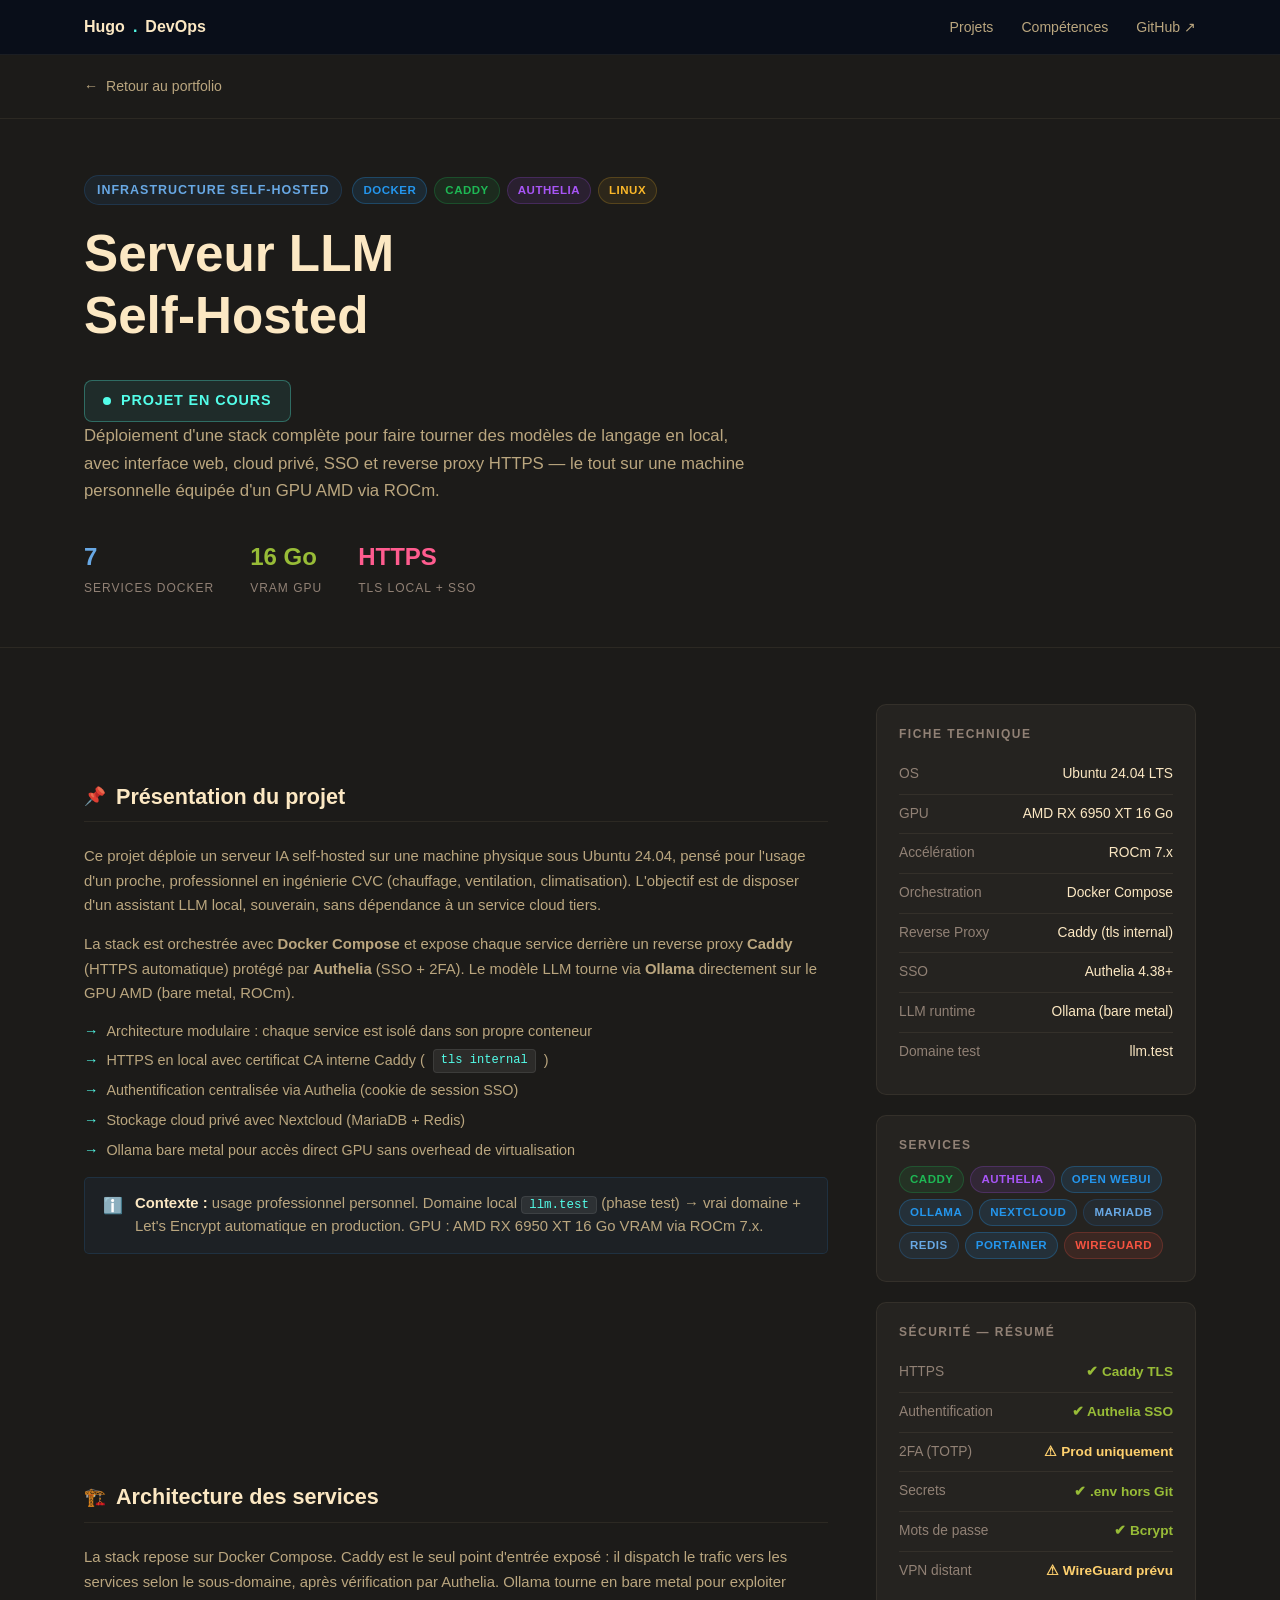
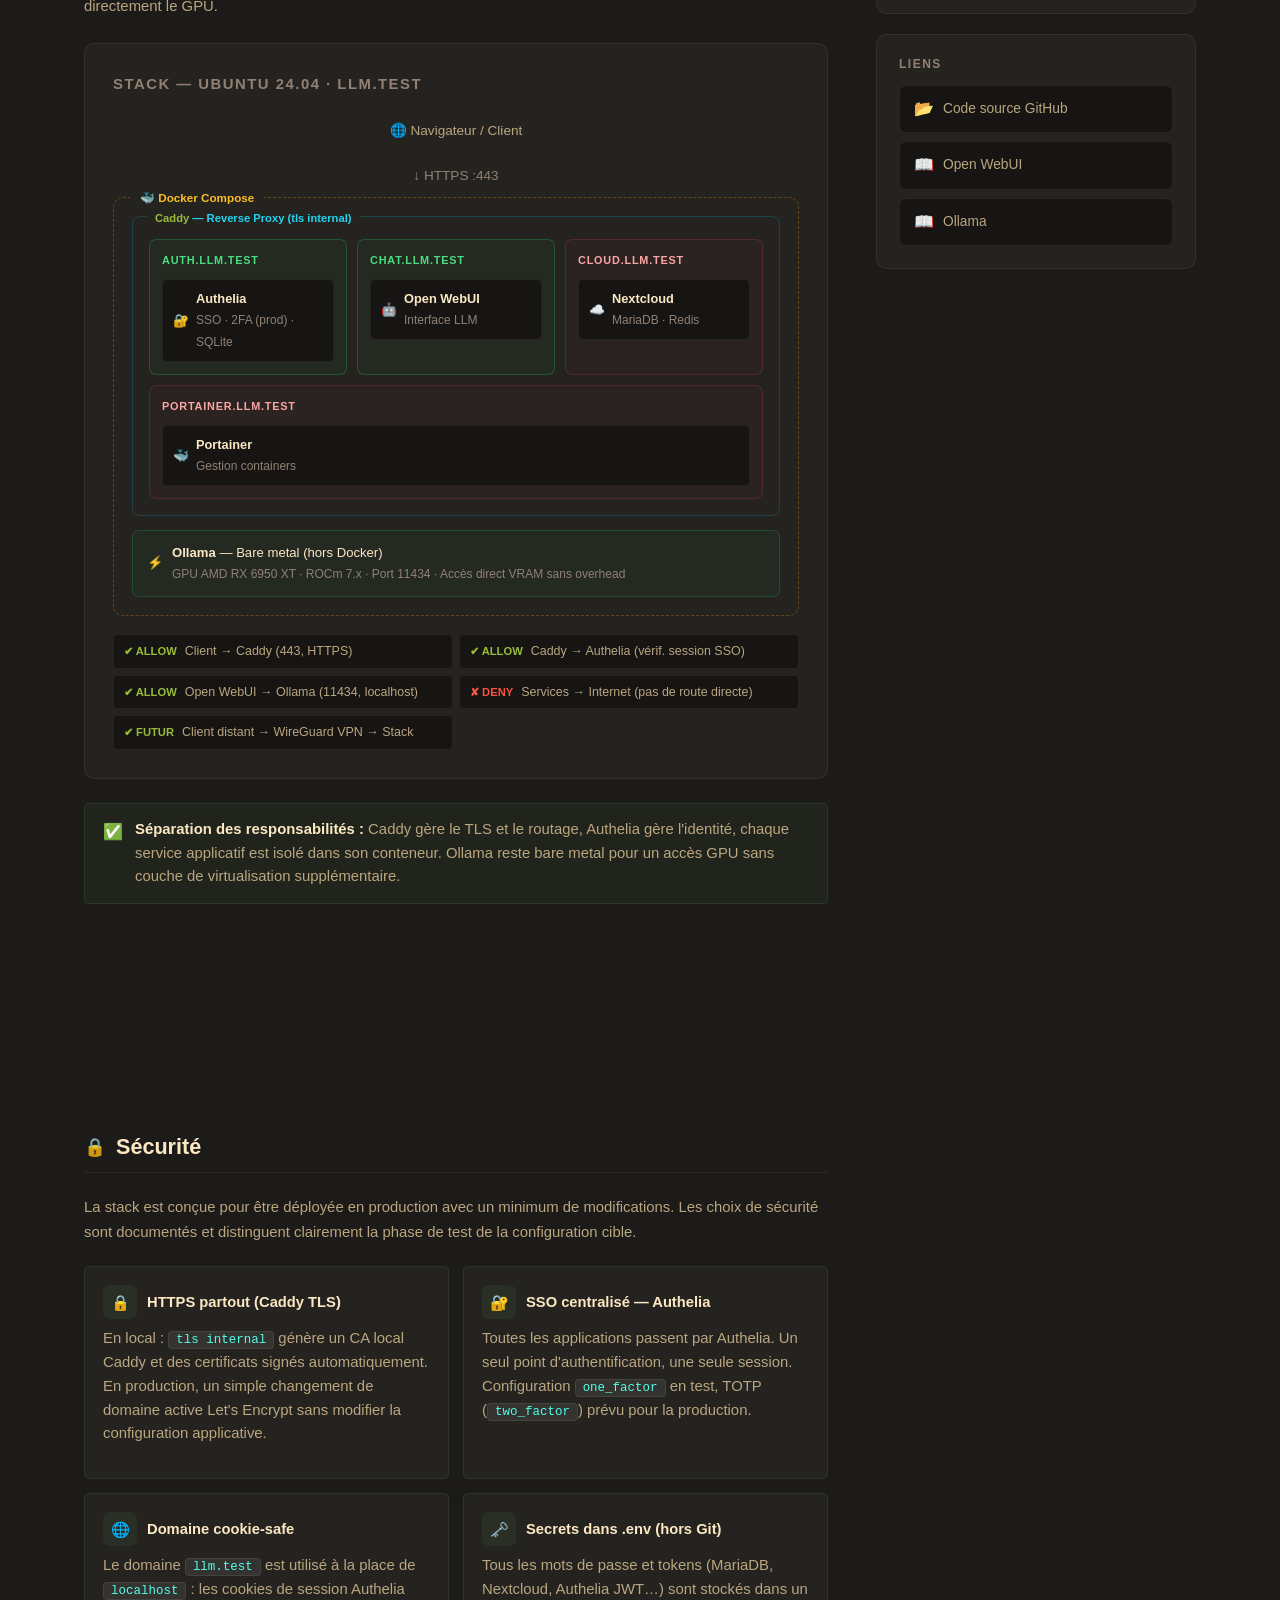
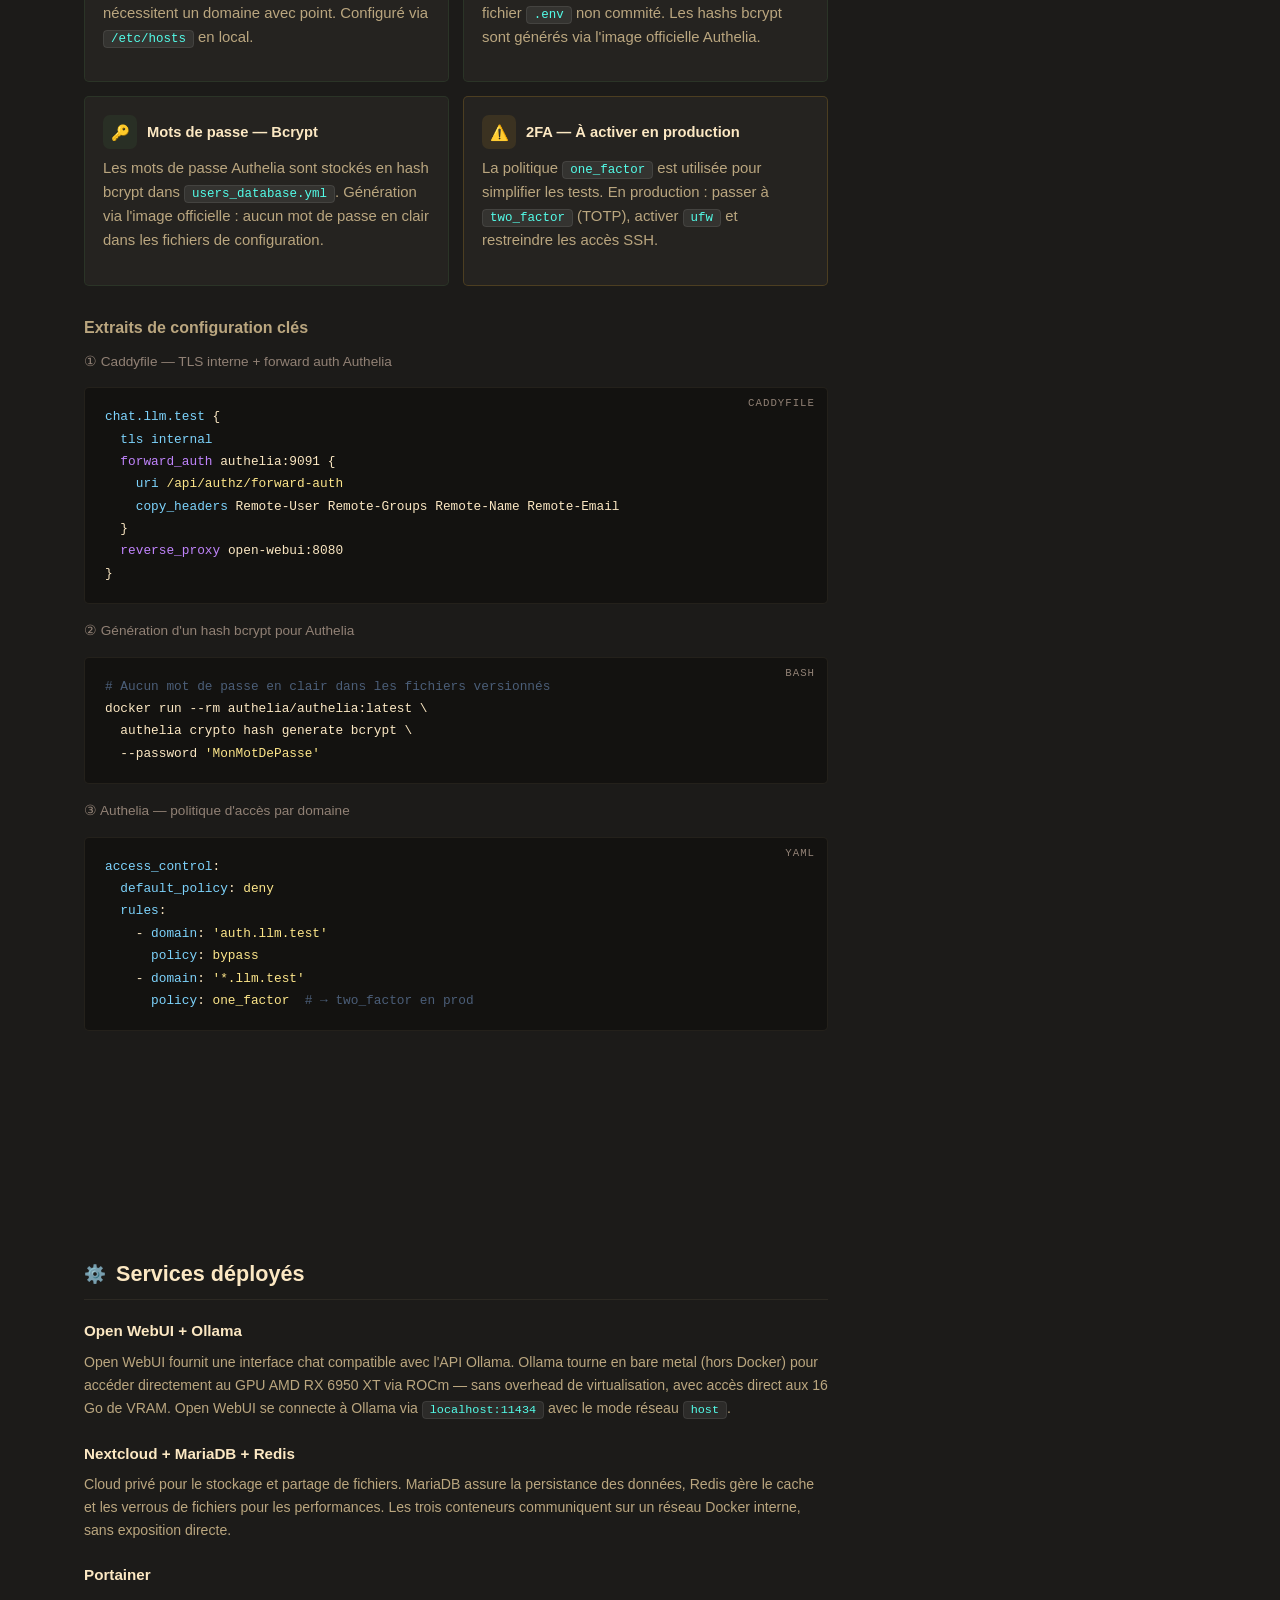
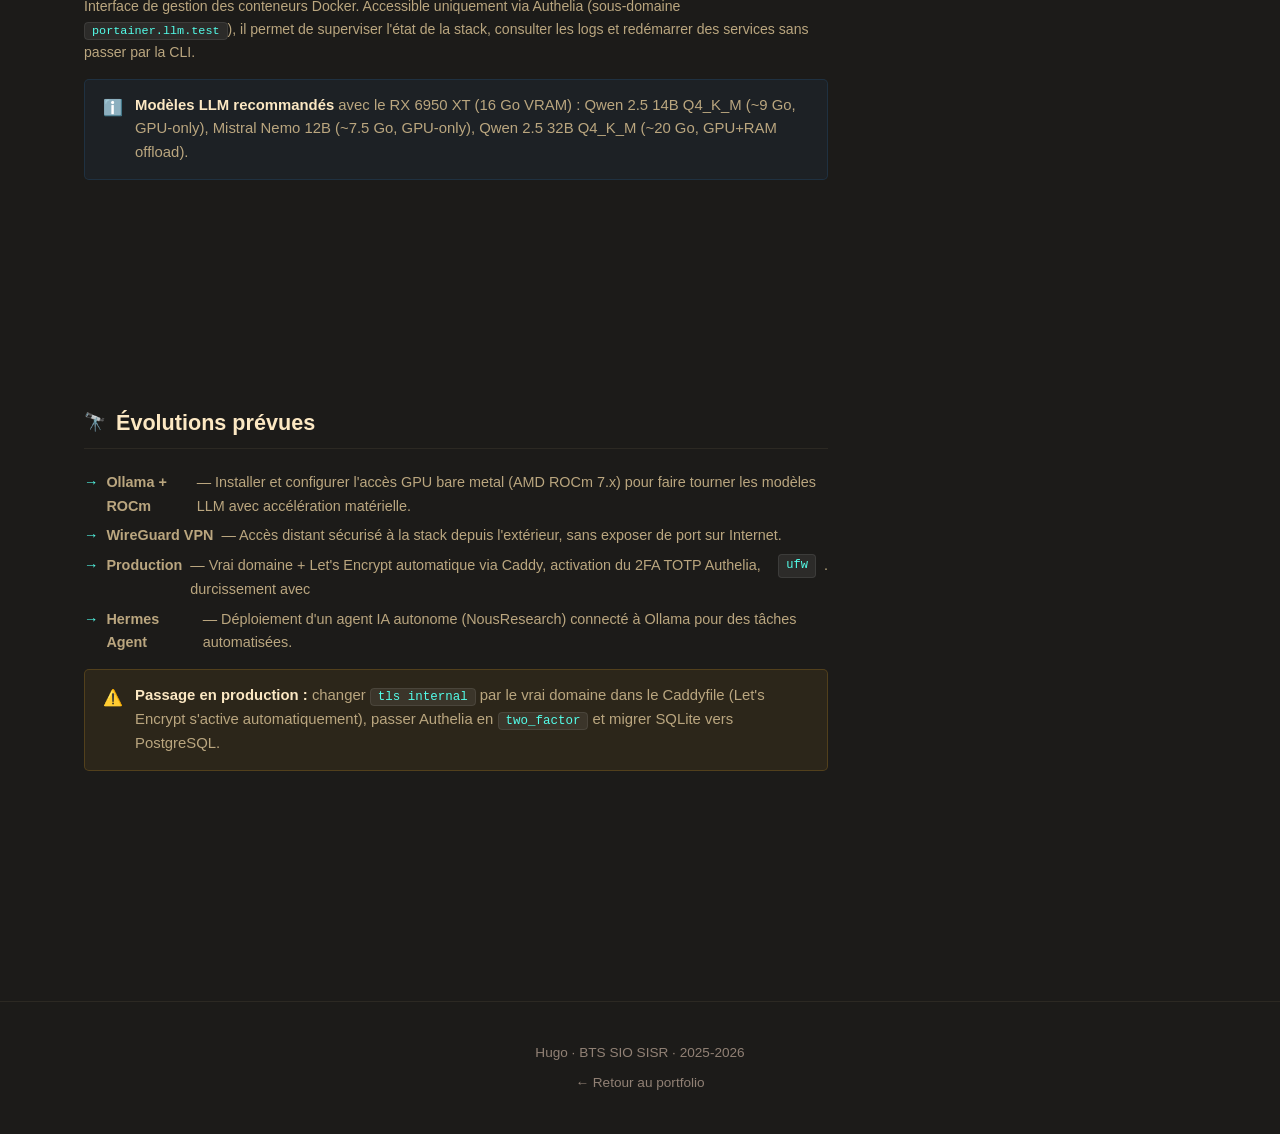
==== commit ea5a74df: "Projet en cours" ====
--- a/projects/llm-server.html
+++ b/projects/llm-server.html
@@ -41,6 +41,16 @@
         </div>
       </div>
       <h1>Serveur LLM<br>Self-Hosted</h1>
+      <div style="margin:18px 0 0;display:inline-flex;align-items:center;gap:10px;background:rgba(83,253,233,.08);color:#53FDE9;border:1px solid rgba(83,253,233,.3);border-radius:8px;padding:8px 18px;font-size:0.9rem;font-weight:700;letter-spacing:.06em;">
+        <span style="width:8px;height:8px;border-radius:50%;background:#53FDE9;display:inline-block;animation:pulse-wip 1.8s ease-in-out infinite;flex-shrink:0;"></span>
+        PROJET EN COURS
+      </div>
+      <style>
+        @keyframes pulse-wip {
+          0%, 100% { opacity: 1; transform: scale(1); }
+          50% { opacity: .35; transform: scale(.75); }
+        }
+      </style>
       <p class="lead">
         Déploiement d'une stack complète pour faire tourner des modèles de langage en local,
         avec interface web, cloud privé, SSO et reverse proxy HTTPS — le tout sur une machine
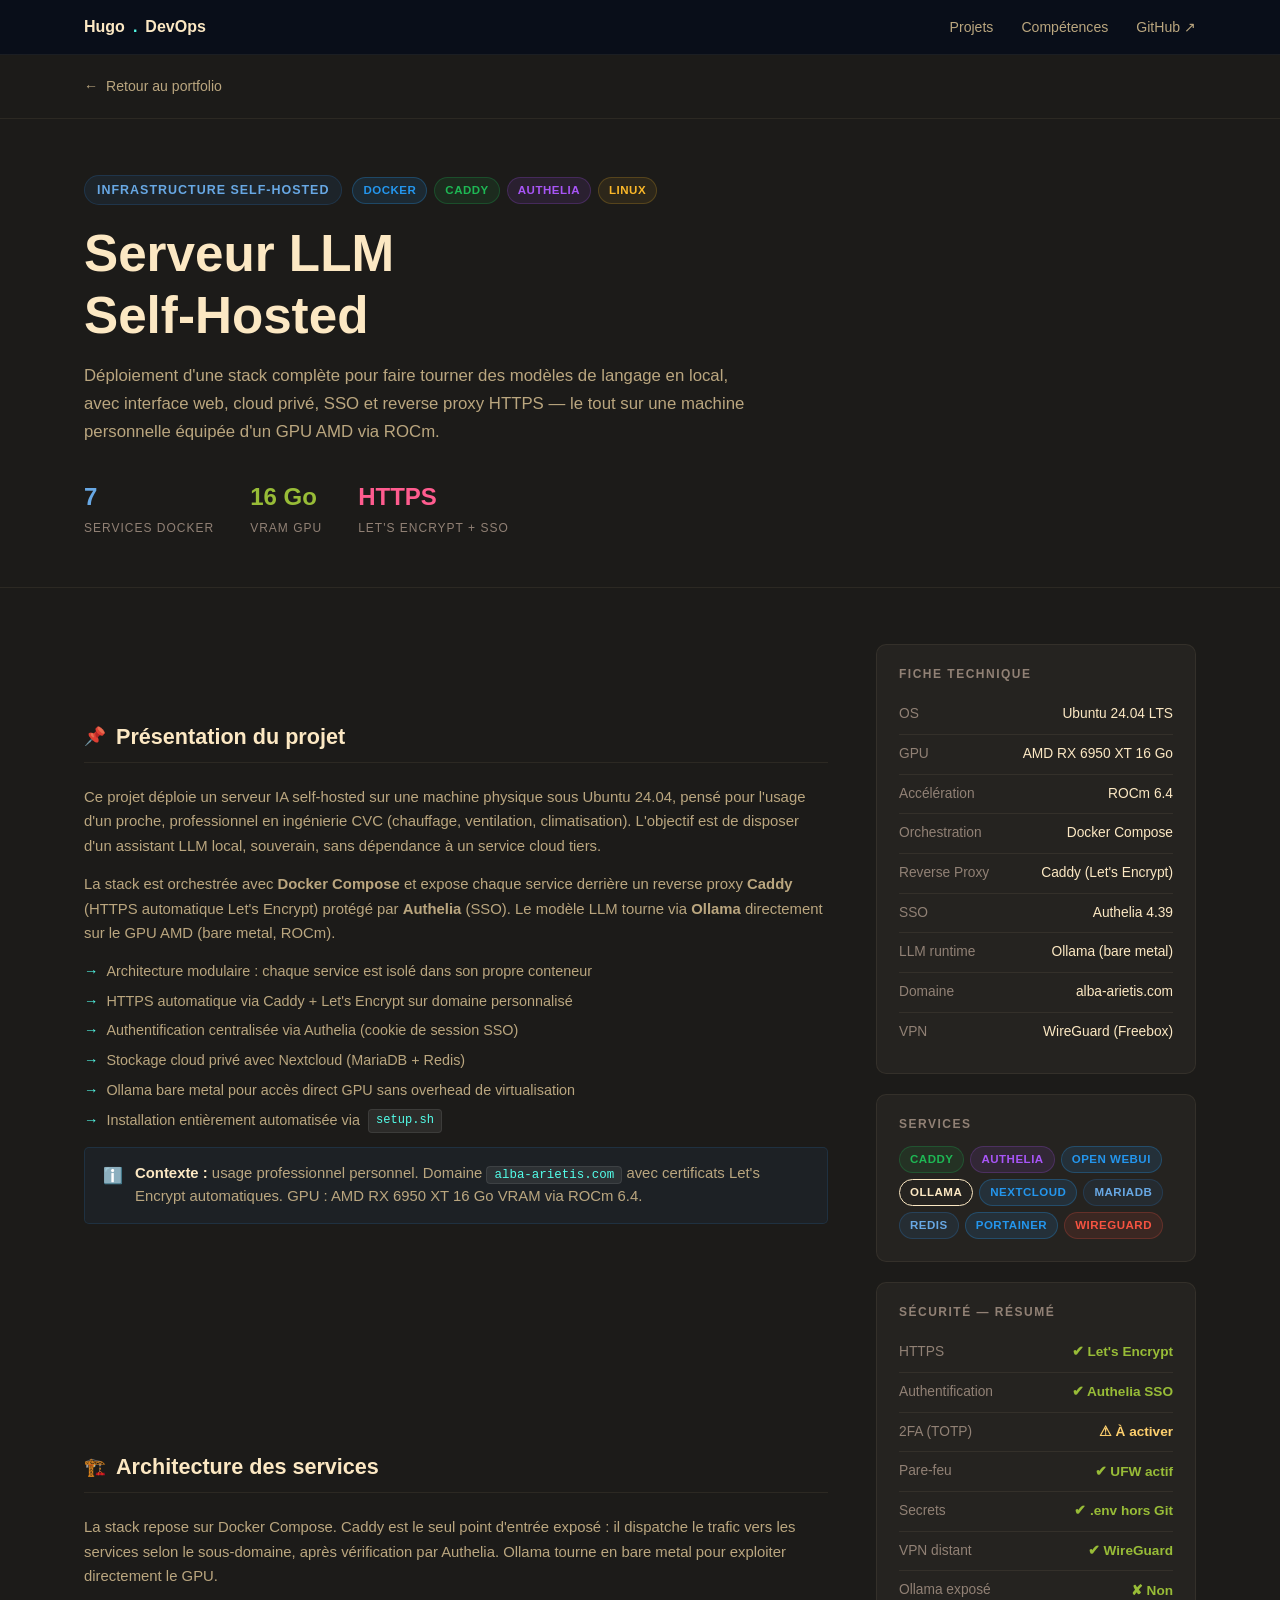
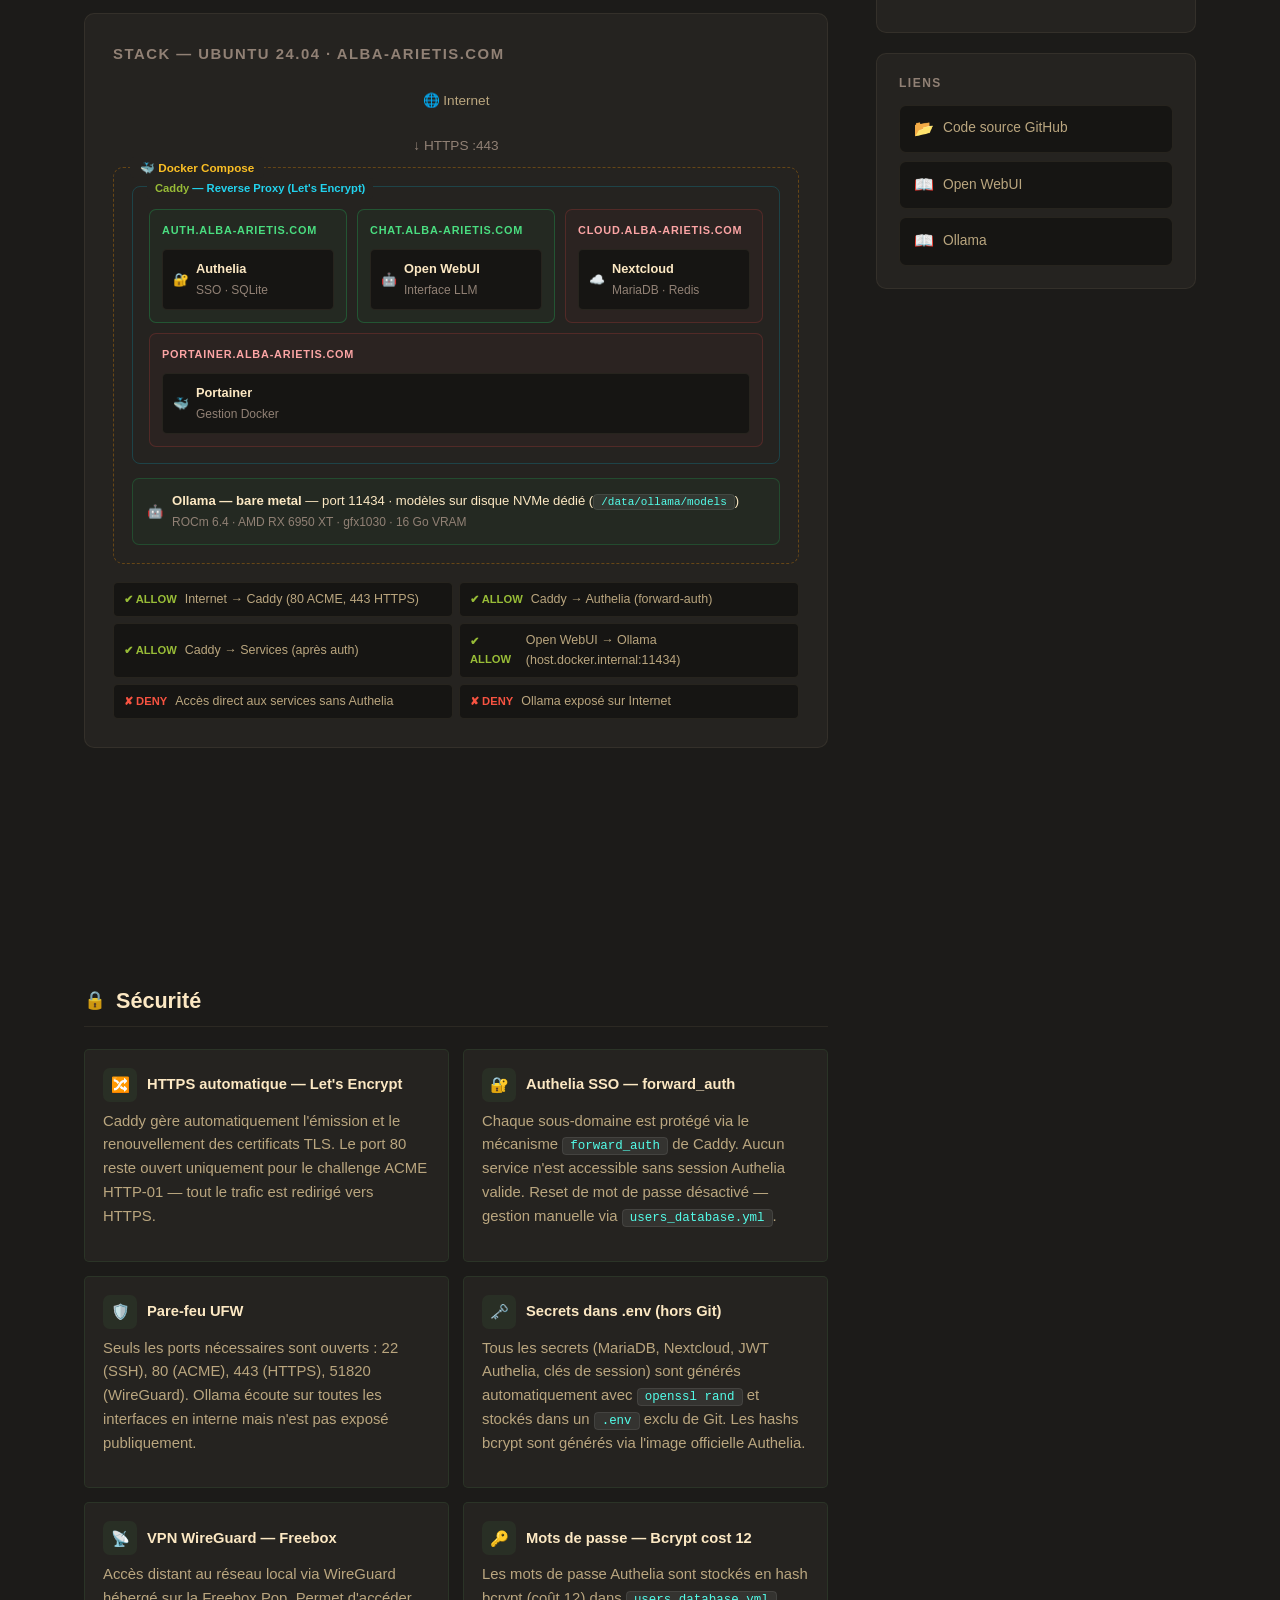
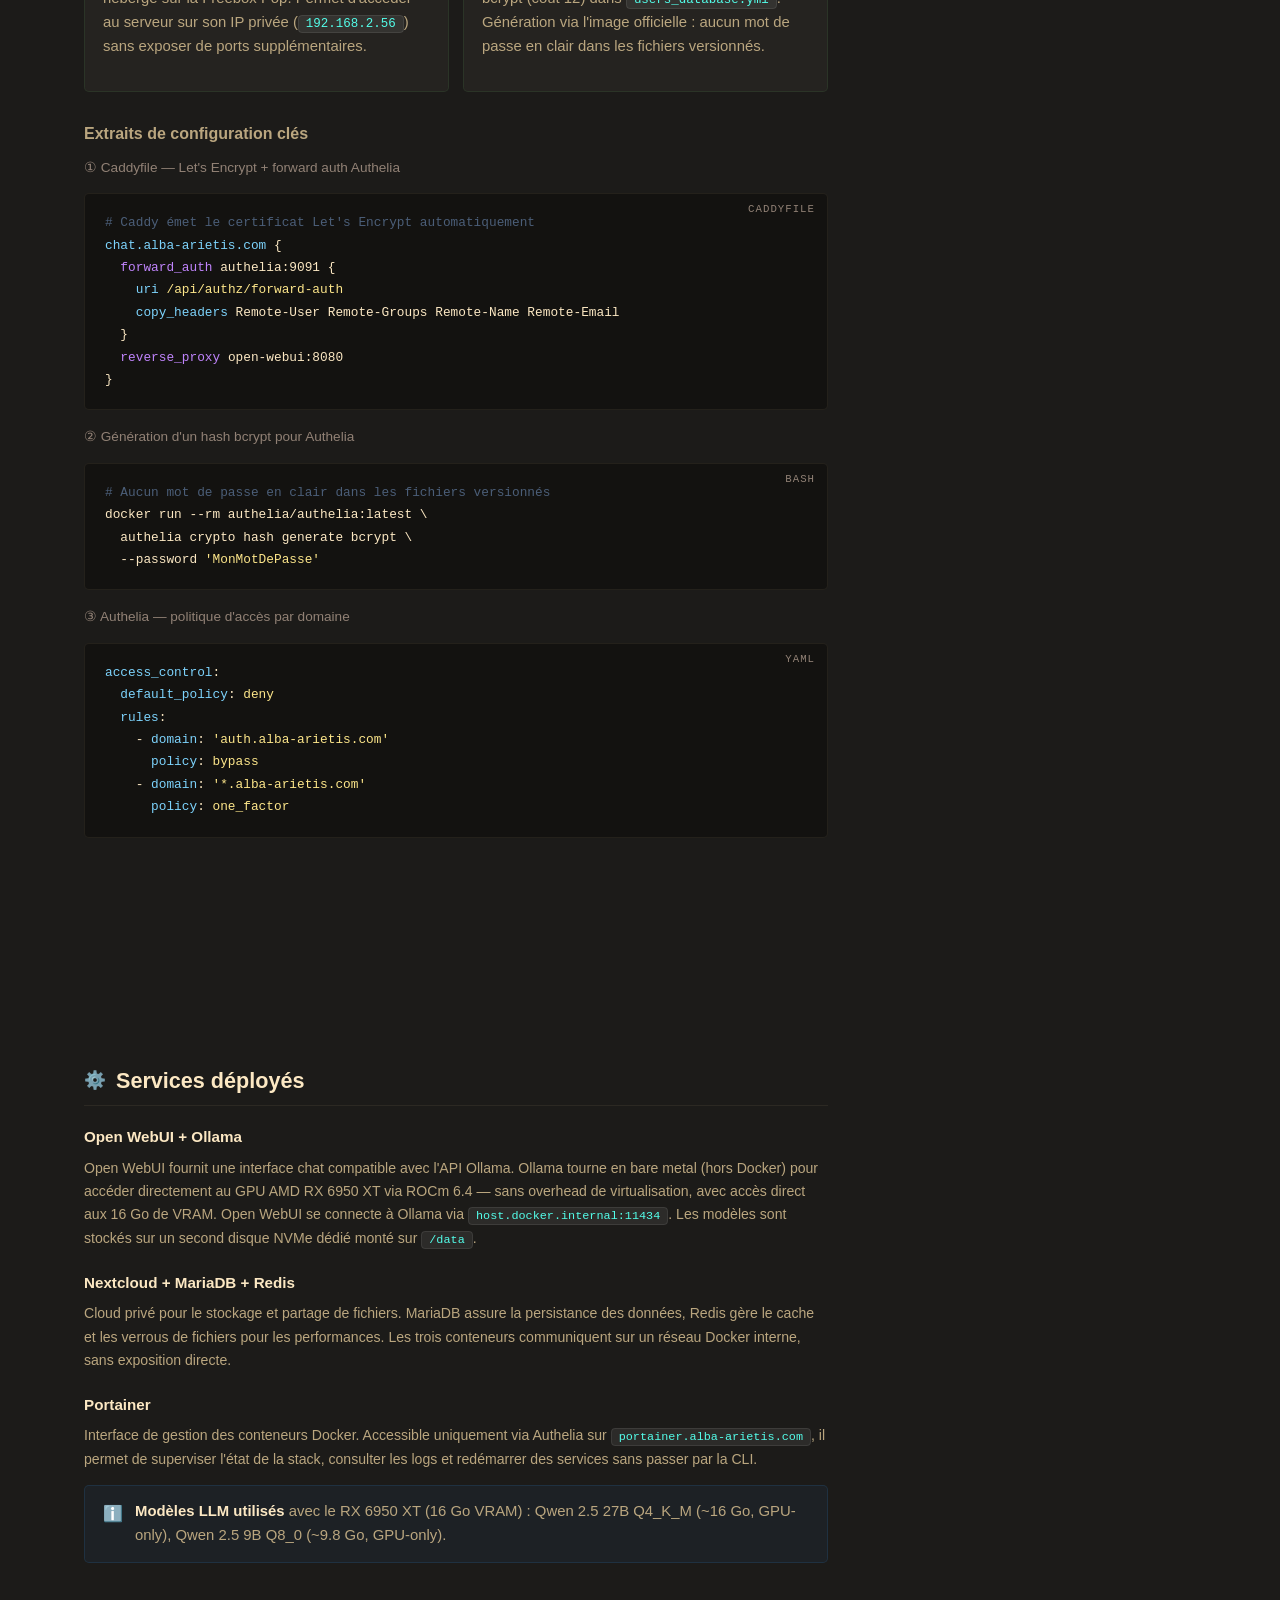
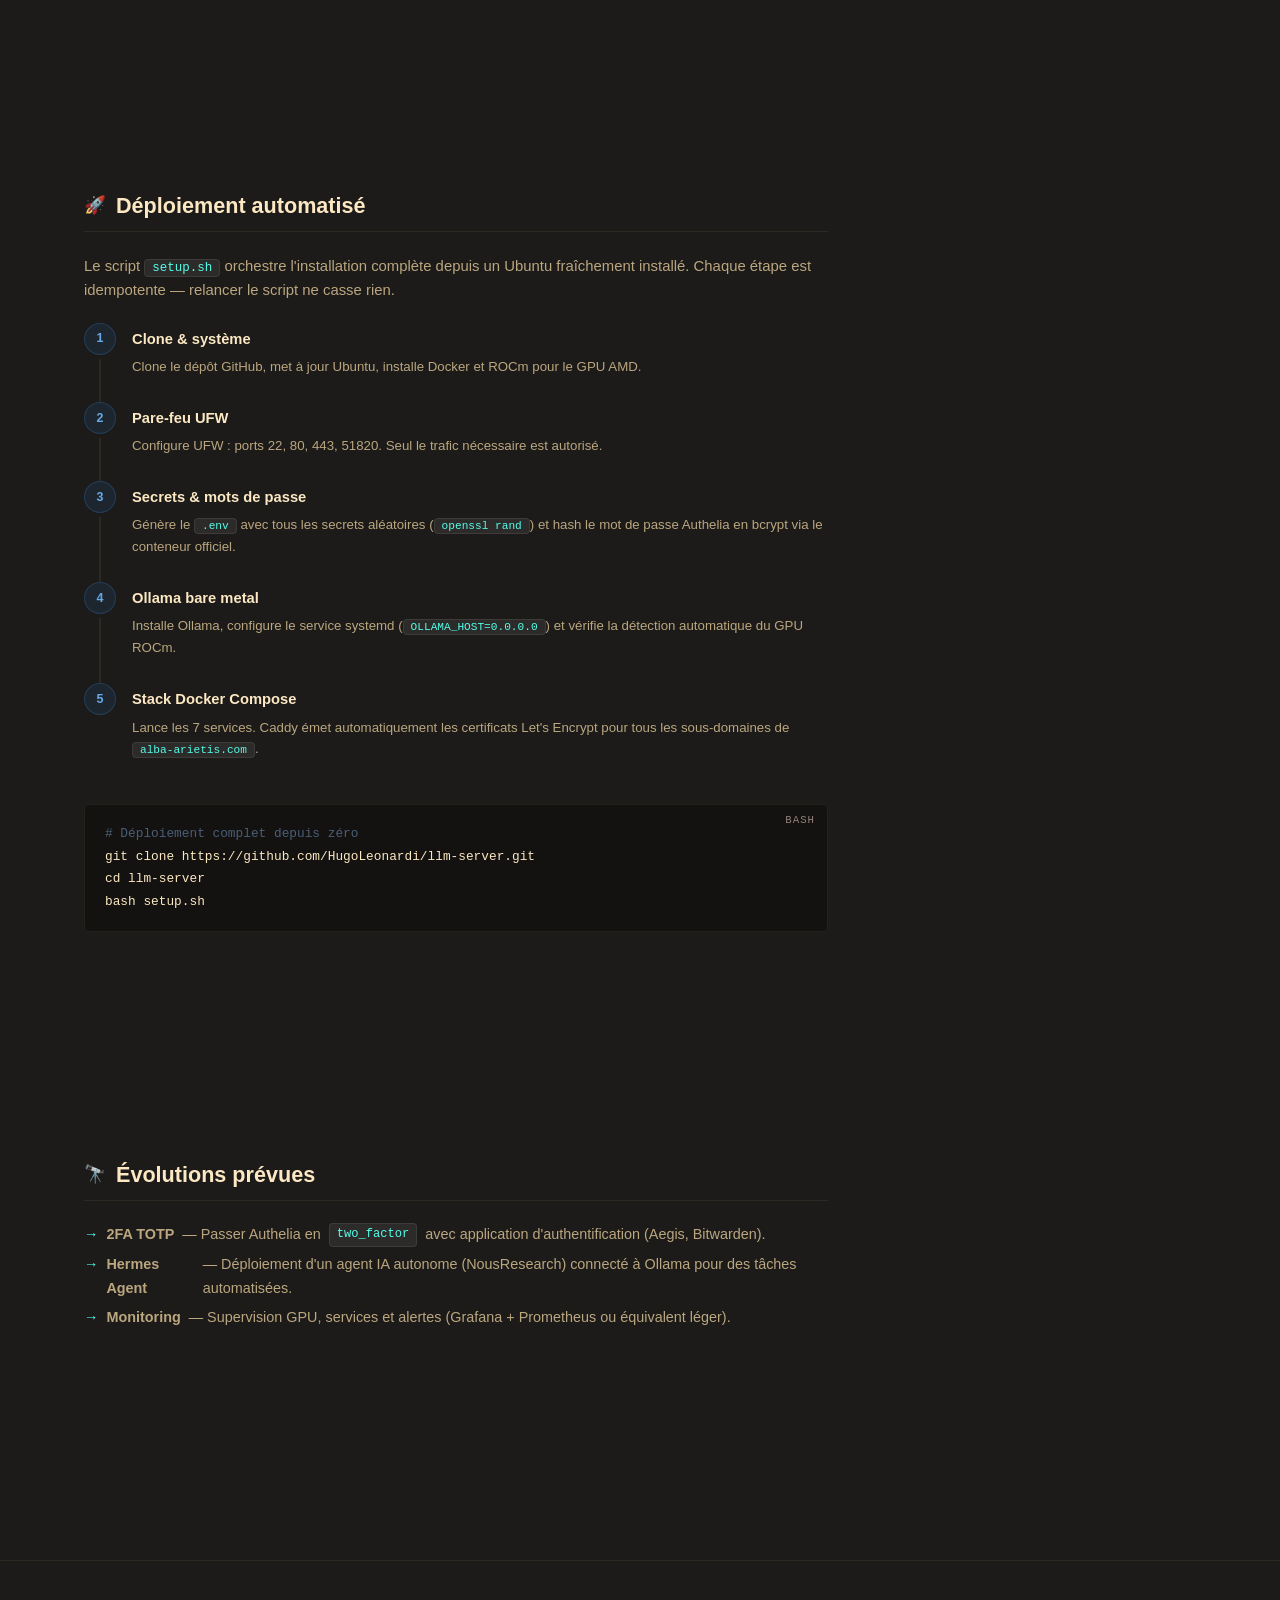
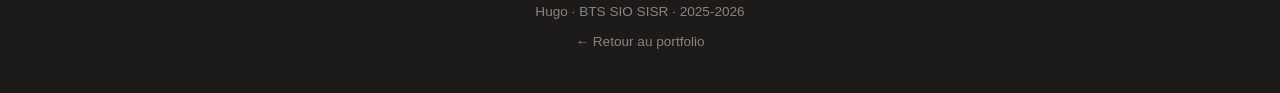
==== commit b75a708c: "Projet LLM final" ====
--- a/projects/llm-server.html
+++ b/projects/llm-server.html
@@ -41,16 +41,6 @@
         </div>
       </div>
       <h1>Serveur LLM<br>Self-Hosted</h1>
-      <div style="margin:18px 0 0;display:inline-flex;align-items:center;gap:10px;background:rgba(83,253,233,.08);color:#53FDE9;border:1px solid rgba(83,253,233,.3);border-radius:8px;padding:8px 18px;font-size:0.9rem;font-weight:700;letter-spacing:.06em;">
-        <span style="width:8px;height:8px;border-radius:50%;background:#53FDE9;display:inline-block;animation:pulse-wip 1.8s ease-in-out infinite;flex-shrink:0;"></span>
-        PROJET EN COURS
-      </div>
-      <style>
-        @keyframes pulse-wip {
-          0%, 100% { opacity: 1; transform: scale(1); }
-          50% { opacity: .35; transform: scale(.75); }
-        }
-      </style>
       <p class="lead">
         Déploiement d'une stack complète pour faire tourner des modèles de langage en local,
         avec interface web, cloud privé, SSO et reverse proxy HTTPS — le tout sur une machine
@@ -67,7 +57,7 @@
         </div>
         <div>
           <div class="stat-value" style="color:var(--accent-purple)">HTTPS</div>
-          <div class="stat-label">TLS local + SSO</div>
+          <div class="stat-label">Let's Encrypt + SSO</div>
         </div>
       </div>
     </div>
@@ -91,22 +81,23 @@
           </p>
           <p>
             La stack est orchestrée avec <strong>Docker Compose</strong> et expose chaque service
-            derrière un reverse proxy <strong>Caddy</strong> (HTTPS automatique) protégé par
-            <strong>Authelia</strong> (SSO + 2FA). Le modèle LLM tourne via
+            derrière un reverse proxy <strong>Caddy</strong> (HTTPS automatique Let's Encrypt) protégé par
+            <strong>Authelia</strong> (SSO). Le modèle LLM tourne via
             <strong>Ollama</strong> directement sur le GPU AMD (bare metal, ROCm).
           </p>
           <ul class="prose">
             <li>Architecture modulaire : chaque service est isolé dans son propre conteneur</li>
-            <li>HTTPS en local avec certificat CA interne Caddy (<code>tls internal</code>)</li>
+            <li>HTTPS automatique via Caddy + Let's Encrypt sur domaine personnalisé</li>
             <li>Authentification centralisée via Authelia (cookie de session SSO)</li>
             <li>Stockage cloud privé avec Nextcloud (MariaDB + Redis)</li>
             <li>Ollama bare metal pour accès direct GPU sans overhead de virtualisation</li>
+            <li>Installation entièrement automatisée via <code>setup.sh</code></li>
           </ul>
           <div class="callout callout-info">
             <span class="callout-icon">ℹ️</span>
-            <p><strong>Contexte :</strong> usage professionnel personnel. Domaine local <code>llm.test</code>
-            (phase test) → vrai domaine + Let's Encrypt automatique en production.
-            GPU : AMD RX 6950 XT 16 Go VRAM via ROCm 7.x.</p>
+            <p><strong>Contexte :</strong> usage professionnel personnel. Domaine <code>alba-arietis.com</code>
+            avec certificats Let's Encrypt automatiques.
+            GPU : AMD RX 6950 XT 16 Go VRAM via ROCm 6.4.</p>
           </div>
         </section>
 
@@ -115,15 +106,15 @@
           <h2><span class="s-icon">🏗️</span> Architecture des services</h2>
           <p>
             La stack repose sur Docker Compose. Caddy est le seul point d'entrée exposé :
-            il dispatch le trafic vers les services selon le sous-domaine, après vérification
+            il dispatche le trafic vers les services selon le sous-domaine, après vérification
             par Authelia. Ollama tourne en bare metal pour exploiter directement le GPU.
           </p>
 
           <div class="arch-diagram">
-            <p class="arch-title">Stack — Ubuntu 24.04 · llm.test</p>
+            <p class="arch-title">Stack — Ubuntu 24.04 · alba-arietis.com</p>
 
             <div class="arch-internet">
-              🌐 Navigateur / Client
+              🌐 Internet
             </div>
             <div style="text-align:center;color:var(--text-muted);font-size:0.85rem;margin-bottom:10px;">
               ↓ HTTPS :443
@@ -134,23 +125,23 @@
 
               <div class="arch-vpc">
                 <div class="arch-vpc-label">
-                  <span style="color:var(--accent-green);">Caddy</span> — Reverse Proxy (tls internal)
+                  <span style="color:var(--accent-green);">Caddy</span> — Reverse Proxy (Let's Encrypt)
                 </div>
                 <div class="arch-row" style="flex-wrap:wrap;gap:10px;">
 
                   <div class="arch-subnet arch-subnet-public" style="flex:1;min-width:160px;">
-                    <div class="arch-subnet-label">auth.llm.test</div>
+                    <div class="arch-subnet-label">auth.alba-arietis.com</div>
                     <div class="arch-svc">
                       <span>🔐</span>
                       <div>
                         <strong>Authelia</strong><br>
-                        <span style="font-size:0.75rem;color:var(--text-muted)">SSO · 2FA (prod) · SQLite</span>
+                        <span style="font-size:0.75rem;color:var(--text-muted)">SSO · SQLite</span>
                       </div>
                     </div>
                   </div>
 
                   <div class="arch-subnet arch-subnet-public" style="flex:1;min-width:160px;">
-                    <div class="arch-subnet-label">chat.llm.test</div>
+                    <div class="arch-subnet-label">chat.alba-arietis.com</div>
                     <div class="arch-svc">
                       <span>🤖</span>
                       <div>
@@ -161,7 +152,7 @@
                   </div>
 
                   <div class="arch-subnet arch-subnet-private" style="flex:1;min-width:160px;">
-                    <div class="arch-subnet-label">cloud.llm.test</div>
+                    <div class="arch-subnet-label">cloud.alba-arietis.com</div>
                     <div class="arch-svc">
                       <span>☁️</span>
                       <div>
@@ -172,12 +163,12 @@
                   </div>
 
                   <div class="arch-subnet arch-subnet-private" style="flex:1;min-width:160px;">
-                    <div class="arch-subnet-label">portainer.llm.test</div>
+                    <div class="arch-subnet-label">portainer.alba-arietis.com</div>
                     <div class="arch-svc">
                       <span>🐳</span>
                       <div>
                         <strong>Portainer</strong><br>
-                        <span style="font-size:0.75rem;color:var(--text-muted)">Gestion containers</span>
+                        <span style="font-size:0.75rem;color:var(--text-muted)">Gestion Docker</span>
                       </div>
                     </div>
                   </div>
@@ -185,77 +176,66 @@
                 </div>
               </div>
 
-              <div class="arch-s3" style="margin-top:12px;">
-                <span>⚡</span>
+              <div class="arch-s3" style="margin-top:10px;">
+                <span>🤖</span>
                 <div>
-                  <strong>Ollama</strong> — Bare metal (hors Docker)<br>
+                  <strong>Ollama — bare metal</strong> — port 11434 · modèles sur disque NVMe dédié (<code>/data/ollama/models</code>)<br>
                   <span style="font-size:0.75rem;color:var(--text-muted)">
-                    GPU AMD RX 6950 XT · ROCm 7.x · Port 11434 · Accès direct VRAM sans overhead
+                    ROCm 6.4 · AMD RX 6950 XT · gfx1030 · 16 Go VRAM
                   </span>
                 </div>
               </div>
             </div>
 
             <div class="arch-flows" style="margin-top:18px;">
-              <div class="arch-flow-item"><span class="flow-allow">✔ ALLOW</span> Client → Caddy (443, HTTPS)</div>
-              <div class="arch-flow-item"><span class="flow-allow">✔ ALLOW</span> Caddy → Authelia (vérif. session SSO)</div>
-              <div class="arch-flow-item"><span class="flow-allow">✔ ALLOW</span> Open WebUI → Ollama (11434, localhost)</div>
-              <div class="arch-flow-item"><span class="flow-deny">✘ DENY</span>  Services → Internet (pas de route directe)</div>
-              <div class="arch-flow-item"><span class="flow-allow">✔ FUTUR</span> Client distant → WireGuard VPN → Stack</div>
-            </div>
-          </div>
-
-          <div class="callout callout-success">
-            <span class="callout-icon">✅</span>
-            <p><strong>Séparation des responsabilités :</strong> Caddy gère le TLS et le routage,
-            Authelia gère l'identité, chaque service applicatif est isolé dans son conteneur.
-            Ollama reste bare metal pour un accès GPU sans couche de virtualisation supplémentaire.</p>
+              <div class="arch-flow-item"><span class="flow-allow">✔ ALLOW</span> Internet → Caddy (80 ACME, 443 HTTPS)</div>
+              <div class="arch-flow-item"><span class="flow-allow">✔ ALLOW</span> Caddy → Authelia (forward-auth)</div>
+              <div class="arch-flow-item"><span class="flow-allow">✔ ALLOW</span> Caddy → Services (après auth)</div>
+              <div class="arch-flow-item"><span class="flow-allow">✔ ALLOW</span> Open WebUI → Ollama (host.docker.internal:11434)</div>
+              <div class="arch-flow-item"><span class="flow-deny">✘ DENY</span> Accès direct aux services sans Authelia</div>
+              <div class="arch-flow-item"><span class="flow-deny">✘ DENY</span> Ollama exposé sur Internet</div>
+            </div>
           </div>
         </section>
 
         <!-- SÉCURITÉ -->
         <section class="content-section">
           <h2><span class="s-icon">🔒</span> Sécurité</h2>
-          <p>
-            La stack est conçue pour être déployée en production avec un minimum de modifications.
-            Les choix de sécurité sont documentés et distinguent clairement la phase de test
-            de la configuration cible.
-          </p>
 
           <div class="security-grid">
             <div class="sec-card">
               <div class="sec-head">
-                <div class="sec-icon">🔒</div>
-                <div class="sec-title">HTTPS partout (Caddy TLS)</div>
+                <div class="sec-icon">🔀</div>
+                <div class="sec-title">HTTPS automatique — Let's Encrypt</div>
               </div>
               <p class="sec-desc">
-                En local : <code>tls internal</code> génère un CA local Caddy et des certificats
-                signés automatiquement. En production, un simple changement de domaine
-                active Let's Encrypt sans modifier la configuration applicative.
+                Caddy gère automatiquement l'émission et le renouvellement des certificats
+                TLS. Le port 80 reste ouvert uniquement pour le challenge ACME HTTP-01 —
+                tout le trafic est redirigé vers HTTPS.
               </p>
             </div>
 
             <div class="sec-card">
               <div class="sec-head">
                 <div class="sec-icon">🔐</div>
-                <div class="sec-title">SSO centralisé — Authelia</div>
+                <div class="sec-title">Authelia SSO — forward_auth</div>
               </div>
               <p class="sec-desc">
-                Toutes les applications passent par Authelia. Un seul point d'authentification,
-                une seule session. Configuration <code>one_factor</code> en test,
-                TOTP (<code>two_factor</code>) prévu pour la production.
+                Chaque sous-domaine est protégé via le mécanisme <code>forward_auth</code>
+                de Caddy. Aucun service n'est accessible sans session Authelia valide.
+                Reset de mot de passe désactivé — gestion manuelle via <code>users_database.yml</code>.
               </p>
             </div>
 
             <div class="sec-card">
               <div class="sec-head">
-                <div class="sec-icon">🌐</div>
-                <div class="sec-title">Domaine cookie-safe</div>
+                <div class="sec-icon">🛡️</div>
+                <div class="sec-title">Pare-feu UFW</div>
               </div>
               <p class="sec-desc">
-                Le domaine <code>llm.test</code> est utilisé à la place de <code>localhost</code> :
-                les cookies de session Authelia nécessitent un domaine avec point.
-                Configuré via <code>/etc/hosts</code> en local.
+                Seuls les ports nécessaires sont ouverts : 22 (SSH), 80 (ACME), 443 (HTTPS),
+                51820 (WireGuard). Ollama écoute sur toutes les interfaces en interne
+                mais n'est pas exposé publiquement.
               </p>
             </div>
 
@@ -265,33 +245,34 @@
                 <div class="sec-title">Secrets dans .env (hors Git)</div>
               </div>
               <p class="sec-desc">
-                Tous les mots de passe et tokens (MariaDB, Nextcloud, Authelia JWT…) sont
-                stockés dans un fichier <code>.env</code> non commité. Les hashs
-                bcrypt sont générés via l'image officielle Authelia.
+                Tous les secrets (MariaDB, Nextcloud, JWT Authelia, clés de session)
+                sont générés automatiquement avec <code>openssl rand</code> et stockés
+                dans un <code>.env</code> exclu de Git. Les hashs bcrypt sont générés
+                via l'image officielle Authelia.
+              </p>
+            </div>
+
+            <div class="sec-card">
+              <div class="sec-head">
+                <div class="sec-icon">📡</div>
+                <div class="sec-title">VPN WireGuard — Freebox</div>
+              </div>
+              <p class="sec-desc">
+                Accès distant au réseau local via WireGuard hébergé sur la Freebox Pop.
+                Permet d'accéder au serveur sur son IP privée (<code>192.168.2.56</code>)
+                sans exposer de ports supplémentaires.
               </p>
             </div>
 
             <div class="sec-card">
               <div class="sec-head">
                 <div class="sec-icon">🔑</div>
-                <div class="sec-title">Mots de passe — Bcrypt</div>
+                <div class="sec-title">Mots de passe — Bcrypt cost 12</div>
               </div>
               <p class="sec-desc">
-                Les mots de passe Authelia sont stockés en hash bcrypt dans
+                Les mots de passe Authelia sont stockés en hash bcrypt (coût 12) dans
                 <code>users_database.yml</code>. Génération via l'image officielle :
-                aucun mot de passe en clair dans les fichiers de configuration.
-              </p>
-            </div>
-
-            <div class="sec-card warn">
-              <div class="sec-head">
-                <div class="sec-icon">⚠️</div>
-                <div class="sec-title">2FA — À activer en production</div>
-              </div>
-              <p class="sec-desc">
-                La politique <code>one_factor</code> est utilisée pour simplifier les tests.
-                En production : passer à <code>two_factor</code> (TOTP), activer
-                <code>ufw</code> et restreindre les accès SSH.
+                aucun mot de passe en clair dans les fichiers versionnés.
               </p>
             </div>
           </div>
@@ -301,12 +282,12 @@
           </h3>
 
           <p style="font-size:0.85rem;color:var(--text-muted);margin-bottom:4px;">
-            ① Caddyfile — TLS interne + forward auth Authelia
+            ① Caddyfile — Let's Encrypt + forward auth Authelia
           </p>
           <div class="code-block">
             <span class="code-lang">caddyfile</span>
-            <pre><span class="code-key">chat.llm.test</span> {
-  <span class="code-key">tls internal</span>
+            <pre><span class="code-comment"># Caddy émet le certificat Let's Encrypt automatiquement</span>
+<span class="code-key">chat.alba-arietis.com</span> {
   <span class="code-fn">forward_auth</span> authelia:9091 {
     <span class="code-key">uri</span> <span class="code-str">/api/authz/forward-auth</span>
     <span class="code-key">copy_headers</span> Remote-User Remote-Groups Remote-Name Remote-Email
@@ -334,10 +315,10 @@
             <pre><span class="code-key">access_control</span>:
   <span class="code-key">default_policy</span>: <span class="code-str">deny</span>
   <span class="code-key">rules</span>:
-    - <span class="code-key">domain</span>: <span class="code-str">'auth.llm.test'</span>
+    - <span class="code-key">domain</span>: <span class="code-str">'auth.alba-arietis.com'</span>
       <span class="code-key">policy</span>: <span class="code-str">bypass</span>
-    - <span class="code-key">domain</span>: <span class="code-str">'*.llm.test'</span>
-      <span class="code-key">policy</span>: <span class="code-str">one_factor</span>  <span class="code-comment"># → two_factor en prod</span></pre>
+    - <span class="code-key">domain</span>: <span class="code-str">'*.alba-arietis.com'</span>
+      <span class="code-key">policy</span>: <span class="code-str">one_factor</span></pre>
           </div>
         </section>
 
@@ -349,9 +330,9 @@
           <p style="font-size:0.88rem;">
             Open WebUI fournit une interface chat compatible avec l'API Ollama. Ollama tourne
             en bare metal (hors Docker) pour accéder directement au GPU AMD RX 6950 XT via
-            ROCm — sans overhead de virtualisation, avec accès direct aux 16 Go de VRAM.
-            Open WebUI se connecte à Ollama via <code>localhost:11434</code> avec le mode
-            réseau <code>host</code>.
+            ROCm 6.4 — sans overhead de virtualisation, avec accès direct aux 16 Go de VRAM.
+            Open WebUI se connecte à Ollama via <code>host.docker.internal:11434</code>.
+            Les modèles sont stockés sur un second disque NVMe dédié monté sur <code>/data</code>.
           </p>
 
           <h3 style="margin-bottom:10px;margin-top:24px;font-size:0.95rem;">Nextcloud + MariaDB + Redis</h3>
@@ -364,95 +345,102 @@
           <h3 style="margin-bottom:10px;margin-top:24px;font-size:0.95rem;">Portainer</h3>
           <p style="font-size:0.88rem;">
             Interface de gestion des conteneurs Docker. Accessible uniquement via Authelia
-            (sous-domaine <code>portainer.llm.test</code>), il permet de superviser l'état
+            sur <code>portainer.alba-arietis.com</code>, il permet de superviser l'état
             de la stack, consulter les logs et redémarrer des services sans passer par la CLI.
           </p>
 
           <div class="callout callout-info">
             <span class="callout-icon">ℹ️</span>
-            <p><strong>Modèles LLM recommandés</strong> avec le RX 6950 XT (16 Go VRAM) :
-            Qwen 2.5 14B Q4_K_M (~9 Go, GPU-only), Mistral Nemo 12B (~7.5 Go, GPU-only),
-            Qwen 2.5 32B Q4_K_M (~20 Go, GPU+RAM offload).</p>
+            <p><strong>Modèles LLM utilisés</strong> avec le RX 6950 XT (16 Go VRAM) :
+            Qwen 2.5 27B Q4_K_M (~16 Go, GPU-only), Qwen 2.5 9B Q8_0 (~9.8 Go, GPU-only).</p>
           </div>
         </section>
 
-        <!-- DÉPLOIEMENT 
+        <!-- DÉPLOIEMENT -->
         <section class="content-section">
-          <h2><span class="s-icon">🚀</span> Déploiement</h2>
-          <p>La stack complète se lance en quelques minutes via Docker Compose.</p>
+          <h2><span class="s-icon">🚀</span> Déploiement automatisé</h2>
+          <p>
+            Le script <code>setup.sh</code> orchestre l'installation complète depuis un Ubuntu
+            fraîchement installé. Chaque étape est idempotente — relancer le script ne casse rien.
+          </p>
 
           <div class="steps">
             <div class="step">
               <div class="step-num">1</div>
               <div class="step-body">
-                <div class="step-title">Prérequis</div>
+                <div class="step-title">Clone & système</div>
                 <div class="step-desc">
-                  Installer <strong>Docker</strong> et <strong>Docker Compose</strong> sur Ubuntu.
-                  Ajouter les entrées DNS dans <code>/etc/hosts</code> (domaine <code>llm.test</code>).
+                  Clone le dépôt GitHub, met à jour Ubuntu, installe Docker et ROCm pour le GPU AMD.
                 </div>
               </div>
             </div>
             <div class="step">
               <div class="step-num">2</div>
               <div class="step-body">
-                <div class="step-title">Configuration</div>
+                <div class="step-title">Pare-feu UFW</div>
                 <div class="step-desc">
-                  Créer le fichier <code>.env</code> avec les secrets (mots de passe MariaDB,
-                  Nextcloud, JWT Authelia). Générer les hashs bcrypt pour <code>users_database.yml</code>.
+                  Configure UFW : ports 22, 80, 443, 51820. Seul le trafic nécessaire est autorisé.
                 </div>
               </div>
             </div>
             <div class="step">
               <div class="step-num">3</div>
               <div class="step-body">
-                <div class="step-title">Lancement de la stack</div>
+                <div class="step-title">Secrets & mots de passe</div>
                 <div class="step-desc">
-                  <code>sudo docker compose up -d</code> — démarre tous les services en arrière-plan.
-                  Caddy génère automatiquement le certificat CA local au premier démarrage.
+                  Génère le <code>.env</code> avec tous les secrets aléatoires (<code>openssl rand</code>)
+                  et hash le mot de passe Authelia en bcrypt via le conteneur officiel.
                 </div>
               </div>
             </div>
             <div class="step">
               <div class="step-num">4</div>
               <div class="step-body">
-                <div class="step-title">Certificat CA local (Firefox)</div>
+                <div class="step-title">Ollama bare metal</div>
                 <div class="step-desc">
-                  Extraire <code>root.crt</code> depuis le conteneur Caddy et l'importer dans
-                  Firefox (<em>Paramètres → Certificats → Autorités</em>) pour faire confiance
-                  au HTTPS local.
-                </div>
-              </div>
-            </div>
-          </div>
-        </section> -->
+                  Installe Ollama, configure le service systemd (<code>OLLAMA_HOST=0.0.0.0</code>)
+                  et vérifie la détection automatique du GPU ROCm.
+                </div>
+              </div>
+            </div>
+            <div class="step">
+              <div class="step-num">5</div>
+              <div class="step-body">
+                <div class="step-title">Stack Docker Compose</div>
+                <div class="step-desc">
+                  Lance les 7 services. Caddy émet automatiquement les certificats Let's Encrypt
+                  pour tous les sous-domaines de <code>alba-arietis.com</code>.
+                </div>
+              </div>
+            </div>
+          </div>
+
+          <div class="code-block" style="margin-top:20px;">
+            <span class="code-lang">bash</span>
+            <pre><span class="code-comment"># Déploiement complet depuis zéro</span>
+git clone https://github.com/HugoLeonardi/llm-server.git
+cd llm-server
+bash setup.sh</pre>
+          </div>
+        </section>
 
         <!-- PROCHAINES ÉTAPES -->
         <section class="content-section">
           <h2><span class="s-icon">🔭</span> Évolutions prévues</h2>
           <ul class="prose">
             <li>
-              <strong>Ollama + ROCm</strong> — Installer et configurer l'accès GPU bare metal
-              (AMD ROCm 7.x) pour faire tourner les modèles LLM avec accélération matérielle.
-            </li>
-            <li>
-              <strong>WireGuard VPN</strong> — Accès distant sécurisé à la stack depuis
-              l'extérieur, sans exposer de port sur Internet.
-            </li>
-            <li>
-              <strong>Production</strong> — Vrai domaine + Let's Encrypt automatique via Caddy,
-              activation du 2FA TOTP Authelia, durcissement avec <code>ufw</code>.
+              <strong>2FA TOTP</strong> — Passer Authelia en <code>two_factor</code>
+              avec application d'authentification (Aegis, Bitwarden).
             </li>
             <li>
               <strong>Hermes Agent</strong> — Déploiement d'un agent IA autonome
               (NousResearch) connecté à Ollama pour des tâches automatisées.
             </li>
+            <li>
+              <strong>Monitoring</strong> — Supervision GPU, services et alertes
+              (Grafana + Prometheus ou équivalent léger).
+            </li>
           </ul>
-          <div class="callout callout-warn">
-            <span class="callout-icon">⚠️</span>
-            <p><strong>Passage en production :</strong> changer <code>tls internal</code> par
-            le vrai domaine dans le Caddyfile (Let's Encrypt s'active automatiquement),
-            passer Authelia en <code>two_factor</code> et migrer SQLite vers PostgreSQL.</p>
-          </div>
         </section>
 
       </div><!-- / main-col -->
@@ -465,12 +453,13 @@
           <div class="s-list">
             <div class="s-item"><span class="s-key">OS</span><span class="s-val">Ubuntu 24.04 LTS</span></div>
             <div class="s-item"><span class="s-key">GPU</span><span class="s-val">AMD RX 6950 XT 16 Go</span></div>
-            <div class="s-item"><span class="s-key">Accélération</span><span class="s-val">ROCm 7.x</span></div>
+            <div class="s-item"><span class="s-key">Accélération</span><span class="s-val">ROCm 6.4</span></div>
             <div class="s-item"><span class="s-key">Orchestration</span><span class="s-val">Docker Compose</span></div>
-            <div class="s-item"><span class="s-key">Reverse Proxy</span><span class="s-val">Caddy (tls internal)</span></div>
-            <div class="s-item"><span class="s-key">SSO</span><span class="s-val">Authelia 4.38+</span></div>
+            <div class="s-item"><span class="s-key">Reverse Proxy</span><span class="s-val">Caddy (Let's Encrypt)</span></div>
+            <div class="s-item"><span class="s-key">SSO</span><span class="s-val">Authelia 4.39</span></div>
             <div class="s-item"><span class="s-key">LLM runtime</span><span class="s-val">Ollama (bare metal)</span></div>
-            <div class="s-item"><span class="s-key">Domaine test</span><span class="s-val">llm.test</span></div>
+            <div class="s-item"><span class="s-key">Domaine</span><span class="s-val">alba-arietis.com</span></div>
+            <div class="s-item"><span class="s-key">VPN</span><span class="s-val">WireGuard (Freebox)</span></div>
           </div>
         </div>
 
@@ -480,7 +469,7 @@
             <span class="tag tag-caddy">Caddy</span>
             <span class="tag tag-authelia">Authelia</span>
             <span class="tag tag-docker">Open WebUI</span>
-            <span class="tag tag-docker">Ollama</span>
+            <span class="tag tag-ollama">Ollama</span>
             <span class="tag tag-docker">Nextcloud</span>
             <span class="tag tag-mysql">MariaDB</span>
             <span class="tag tag-rds">Redis</span>
@@ -494,7 +483,7 @@
           <div class="s-list">
             <div class="s-item">
               <span class="s-key">HTTPS</span>
-              <span style="color:var(--accent-green);font-weight:700;font-size:0.85rem;">✔ Caddy TLS</span>
+              <span style="color:var(--accent-green);font-weight:700;font-size:0.85rem;">✔ Let's Encrypt</span>
             </div>
             <div class="s-item">
               <span class="s-key">Authentification</span>
@@ -502,19 +491,23 @@
             </div>
             <div class="s-item">
               <span class="s-key">2FA (TOTP)</span>
-              <span style="color:var(--accent-orange);font-weight:700;font-size:0.85rem;">⚠ Prod uniquement</span>
+              <span style="color:var(--accent-orange);font-weight:700;font-size:0.85rem;">⚠ À activer</span>
+            </div>
+            <div class="s-item">
+              <span class="s-key">Pare-feu</span>
+              <span style="color:var(--accent-green);font-weight:700;font-size:0.85rem;">✔ UFW actif</span>
             </div>
             <div class="s-item">
               <span class="s-key">Secrets</span>
               <span style="color:var(--accent-green);font-weight:700;font-size:0.85rem;">✔ .env hors Git</span>
             </div>
             <div class="s-item">
-              <span class="s-key">Mots de passe</span>
-              <span style="color:var(--accent-green);font-weight:700;font-size:0.85rem;">✔ Bcrypt</span>
-            </div>
-            <div class="s-item">
               <span class="s-key">VPN distant</span>
-              <span style="color:var(--accent-orange);font-weight:700;font-size:0.85rem;">⚠ WireGuard prévu</span>
+              <span style="color:var(--accent-green);font-weight:700;font-size:0.85rem;">✔ WireGuard</span>
+            </div>
+            <div class="s-item">
+              <span class="s-key">Ollama exposé</span>
+              <span style="color:var(--accent-green);font-weight:700;font-size:0.85rem;">✘ Non</span>
             </div>
           </div>
         </div>
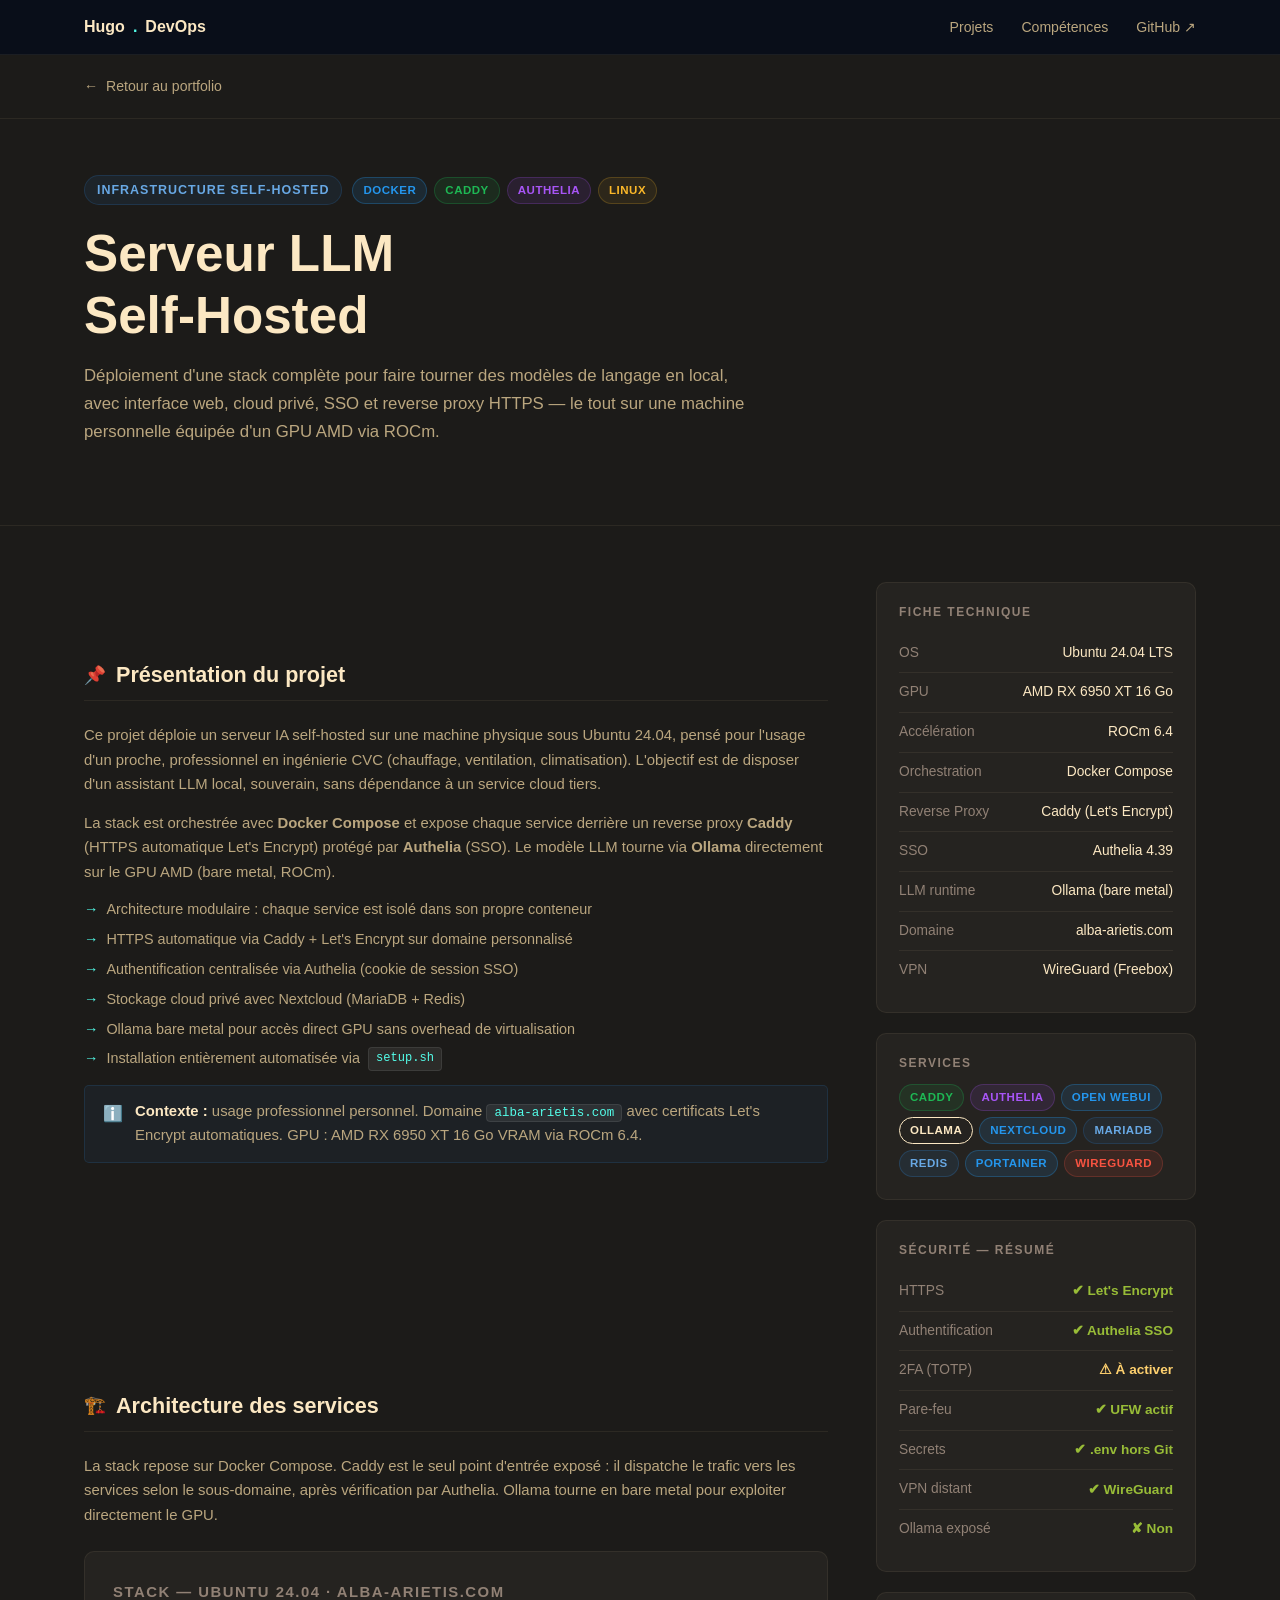
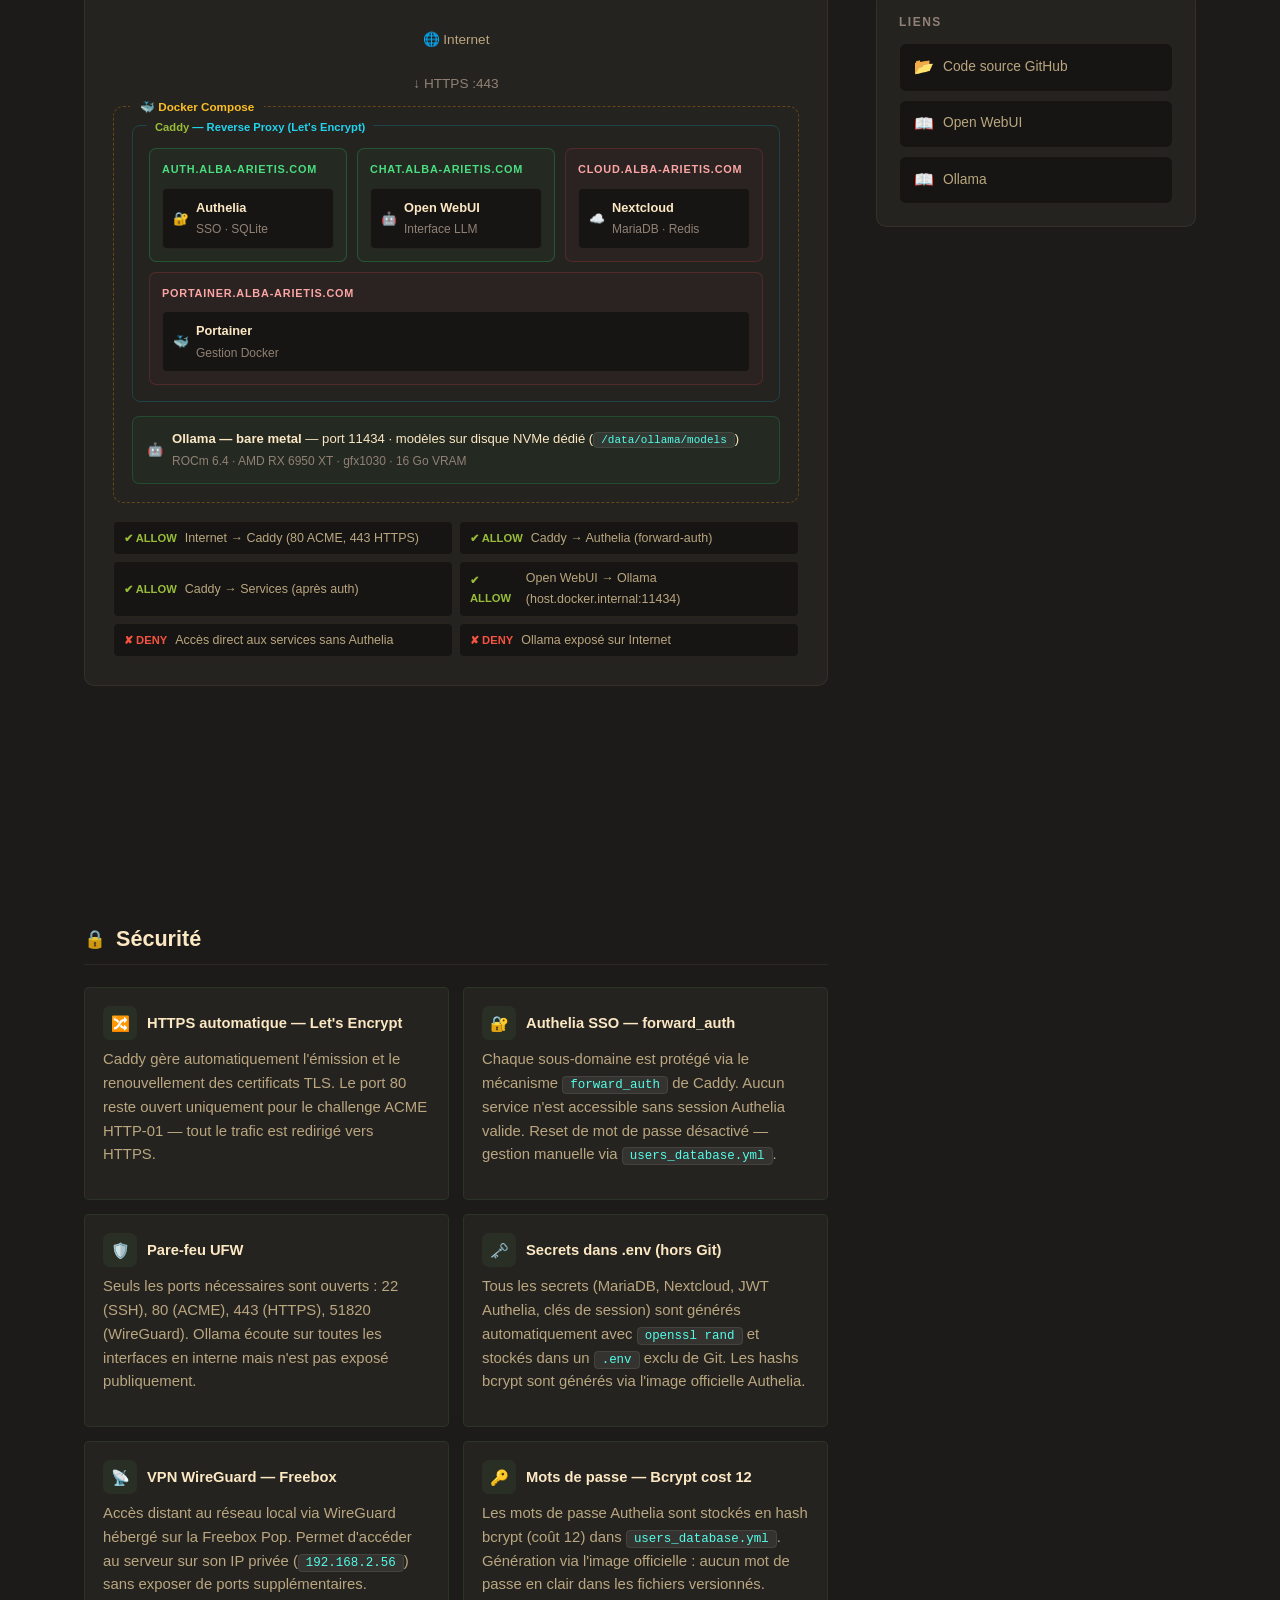
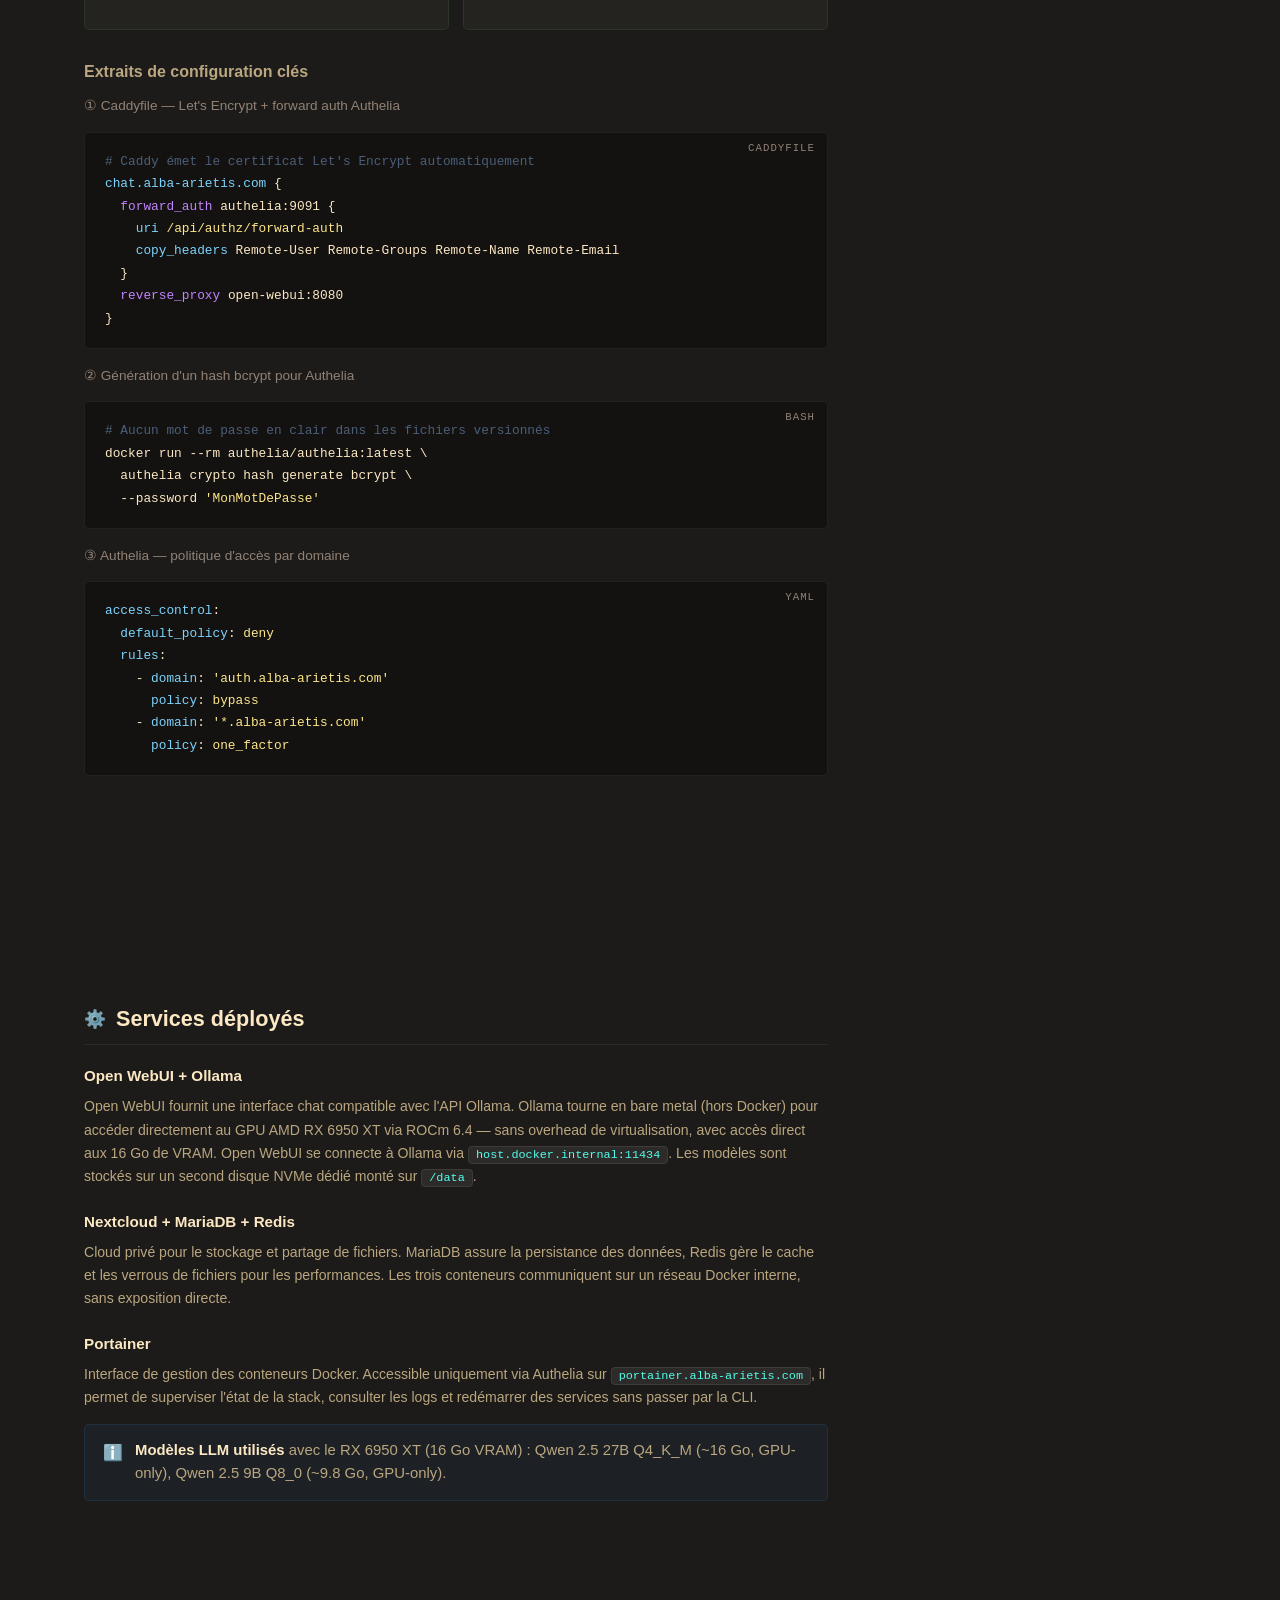
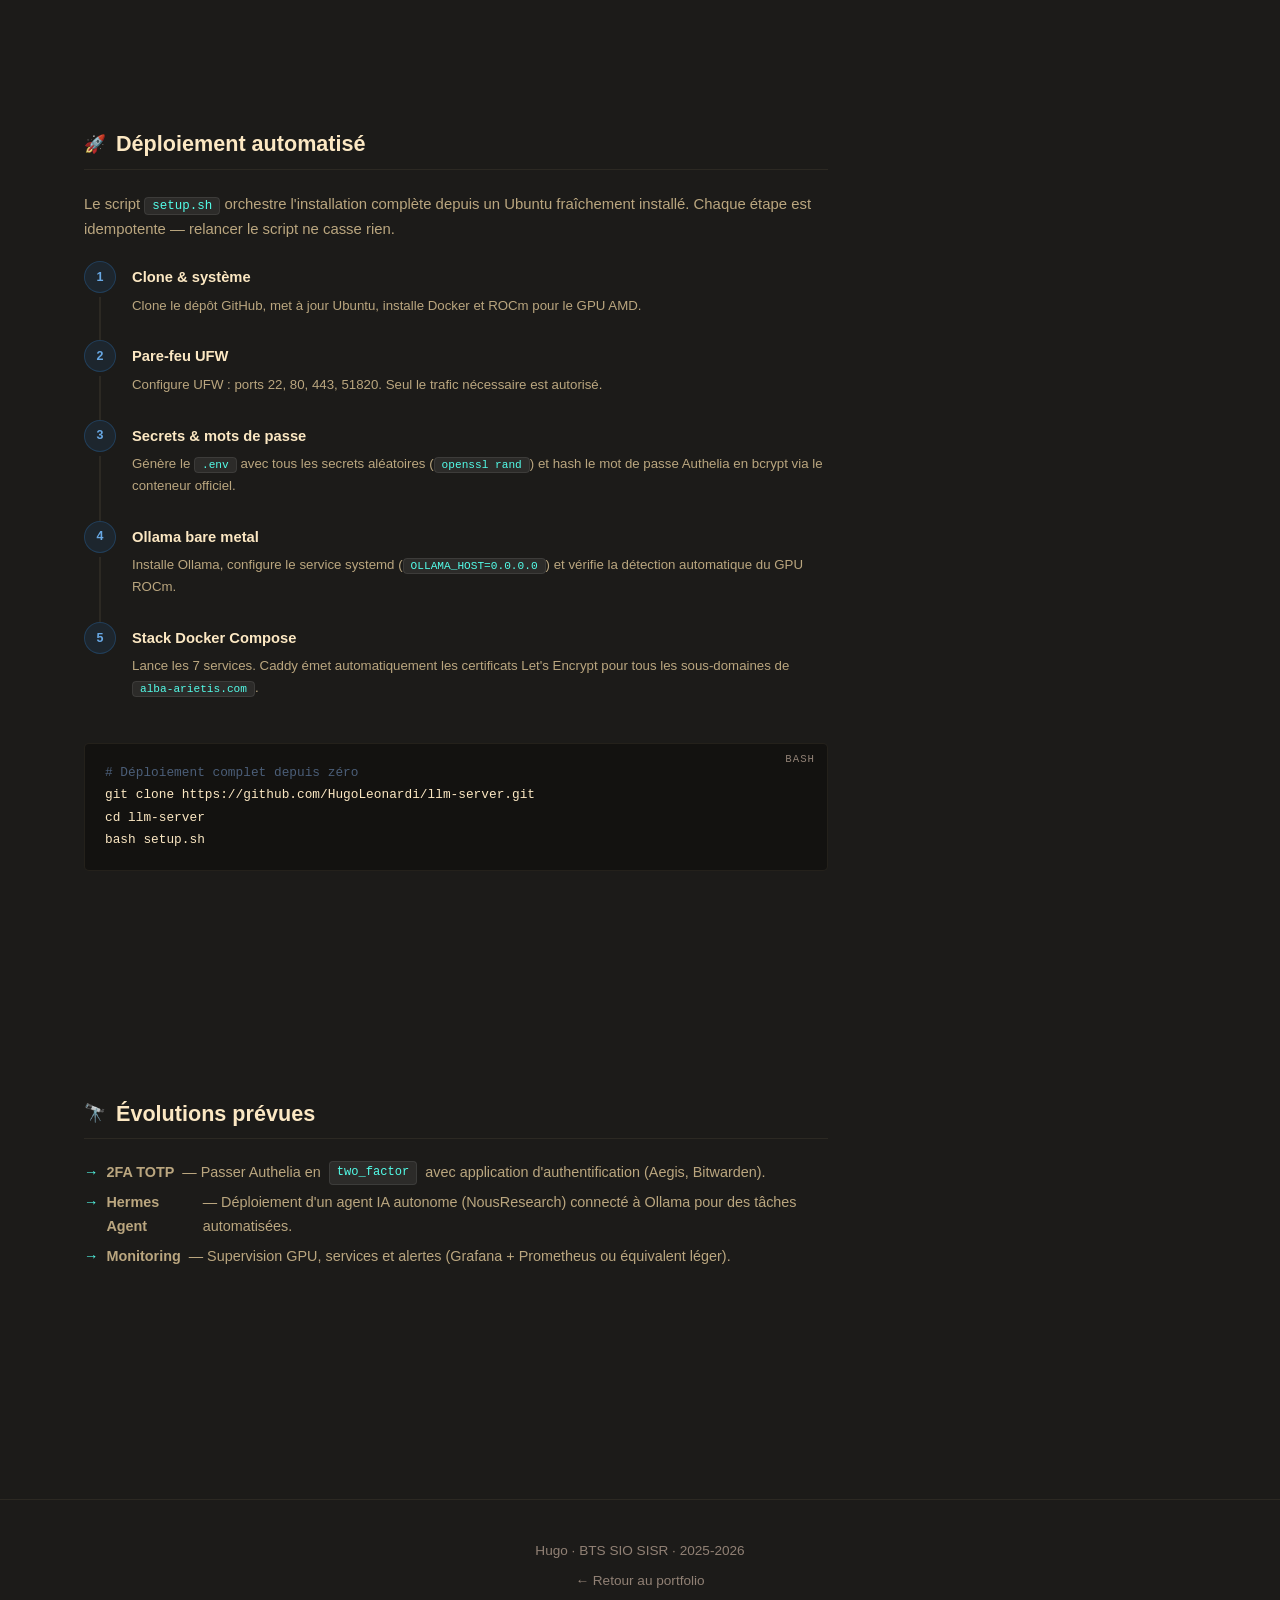
==== commit 7a72aa53: "Suppression des indicateurs dans le header" ====
--- a/projects/llm-server.html
+++ b/projects/llm-server.html
@@ -46,20 +46,6 @@
         avec interface web, cloud privé, SSO et reverse proxy HTTPS — le tout sur une machine
         personnelle équipée d'un GPU AMD via ROCm.
       </p>
-      <div class="project-stats">
-        <div>
-          <div class="stat-value" style="color:var(--accent-blue)">7</div>
-          <div class="stat-label">Services Docker</div>
-        </div>
-        <div>
-          <div class="stat-value" style="color:var(--accent-green)">16 Go</div>
-          <div class="stat-label">VRAM GPU</div>
-        </div>
-        <div>
-          <div class="stat-value" style="color:var(--accent-purple)">HTTPS</div>
-          <div class="stat-label">Let's Encrypt + SSO</div>
-        </div>
-      </div>
     </div>
   </header>
 
